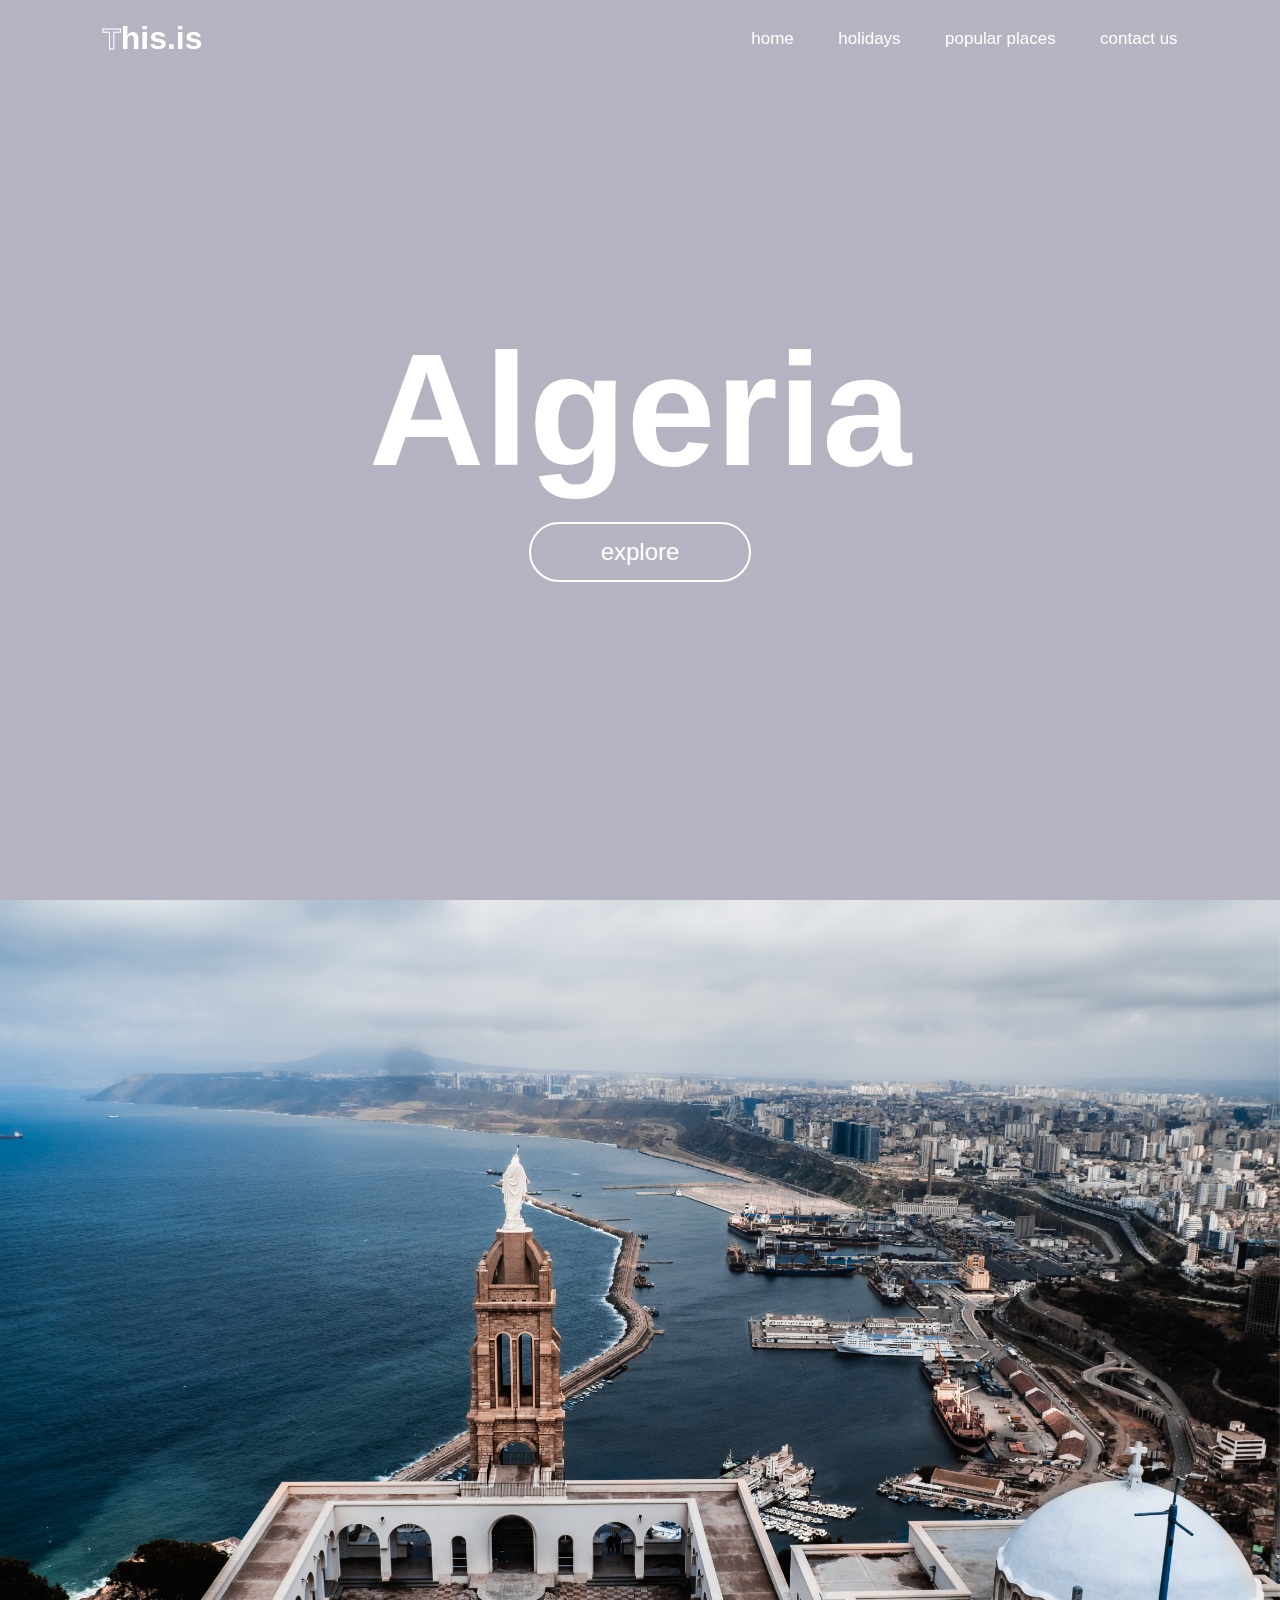
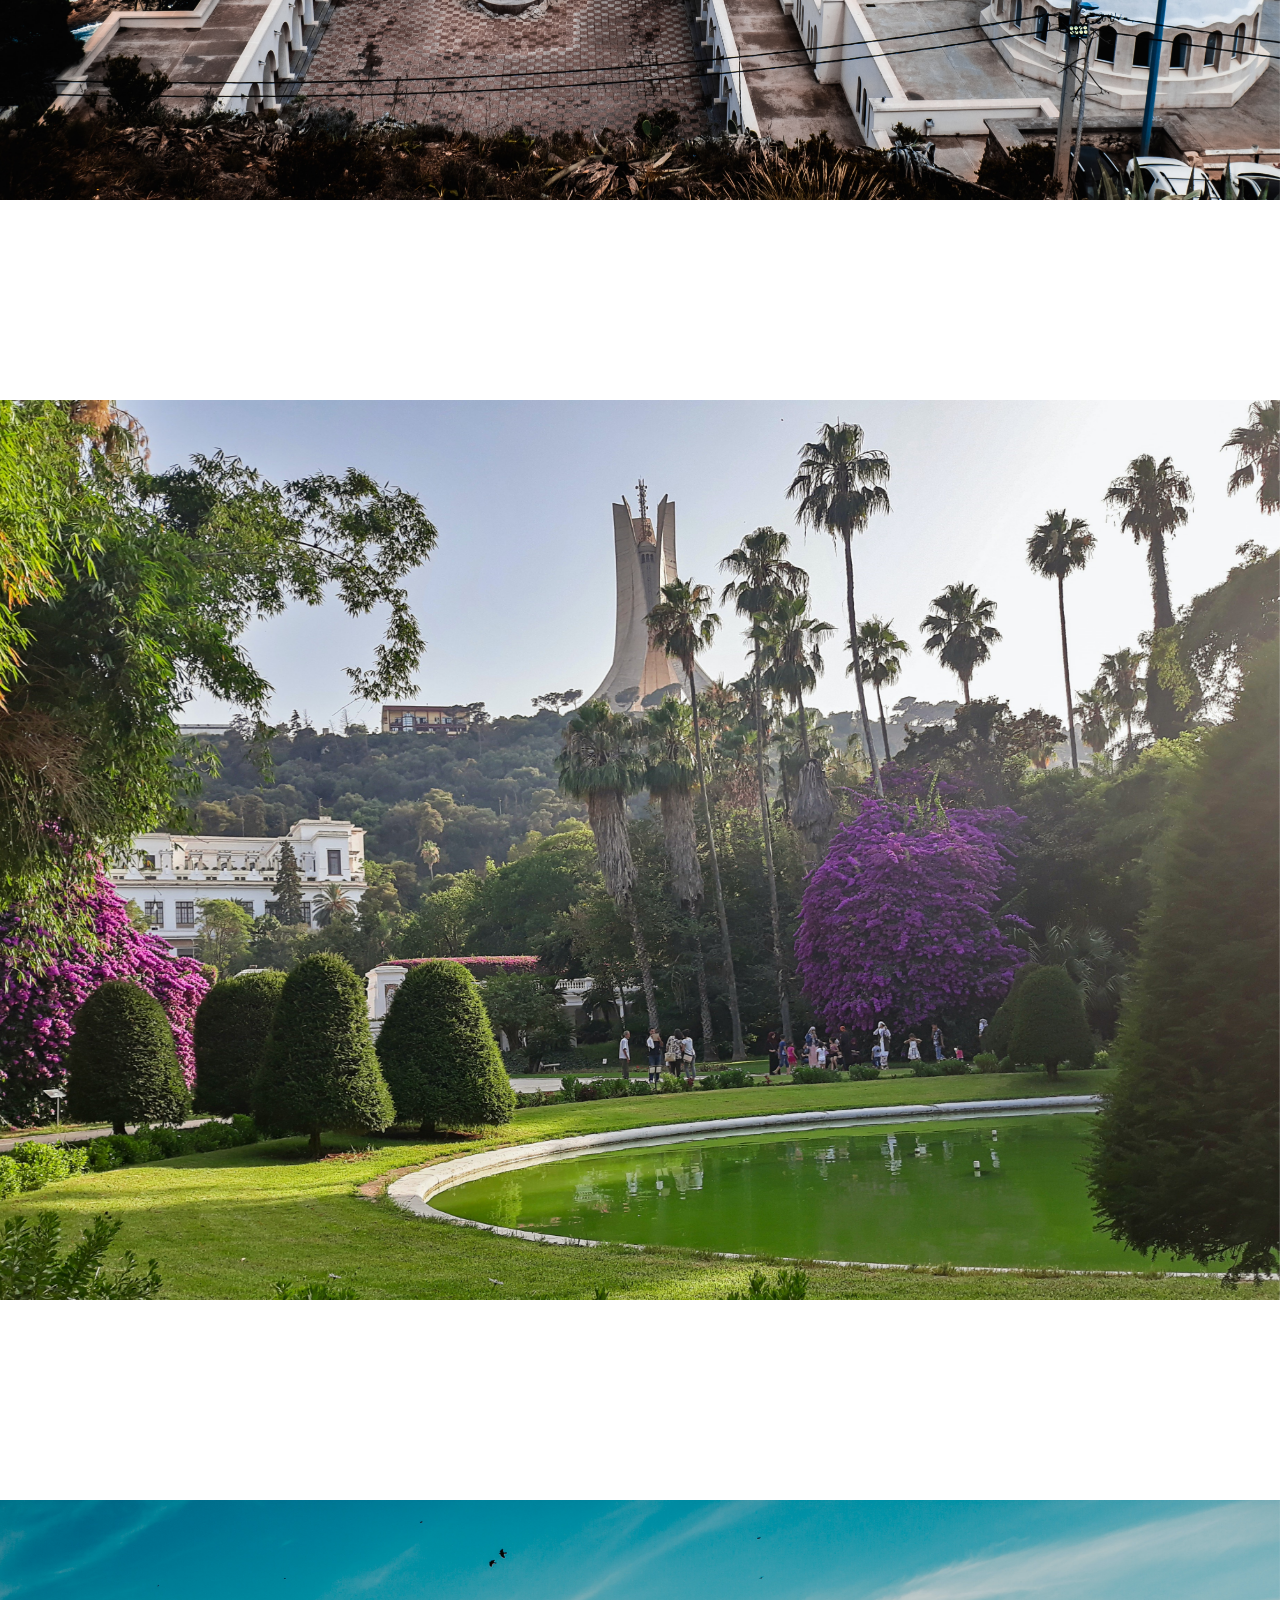
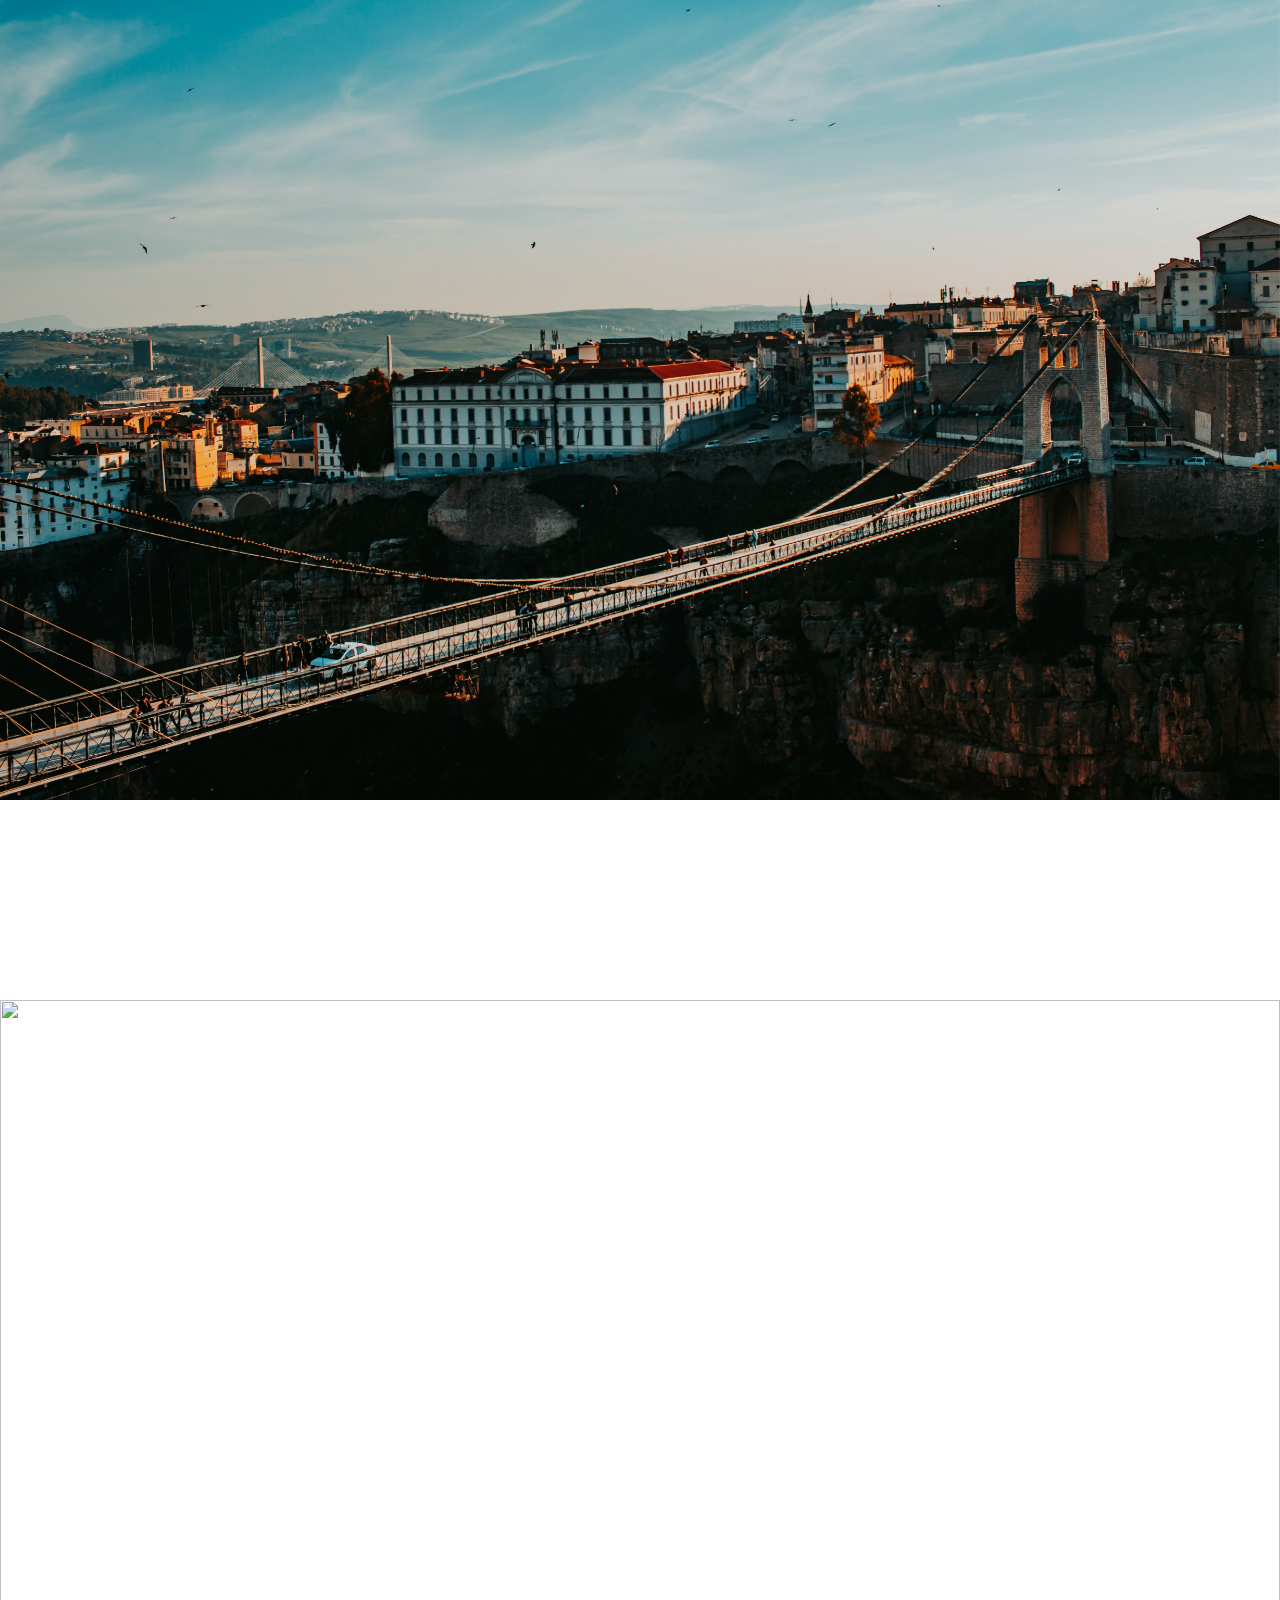
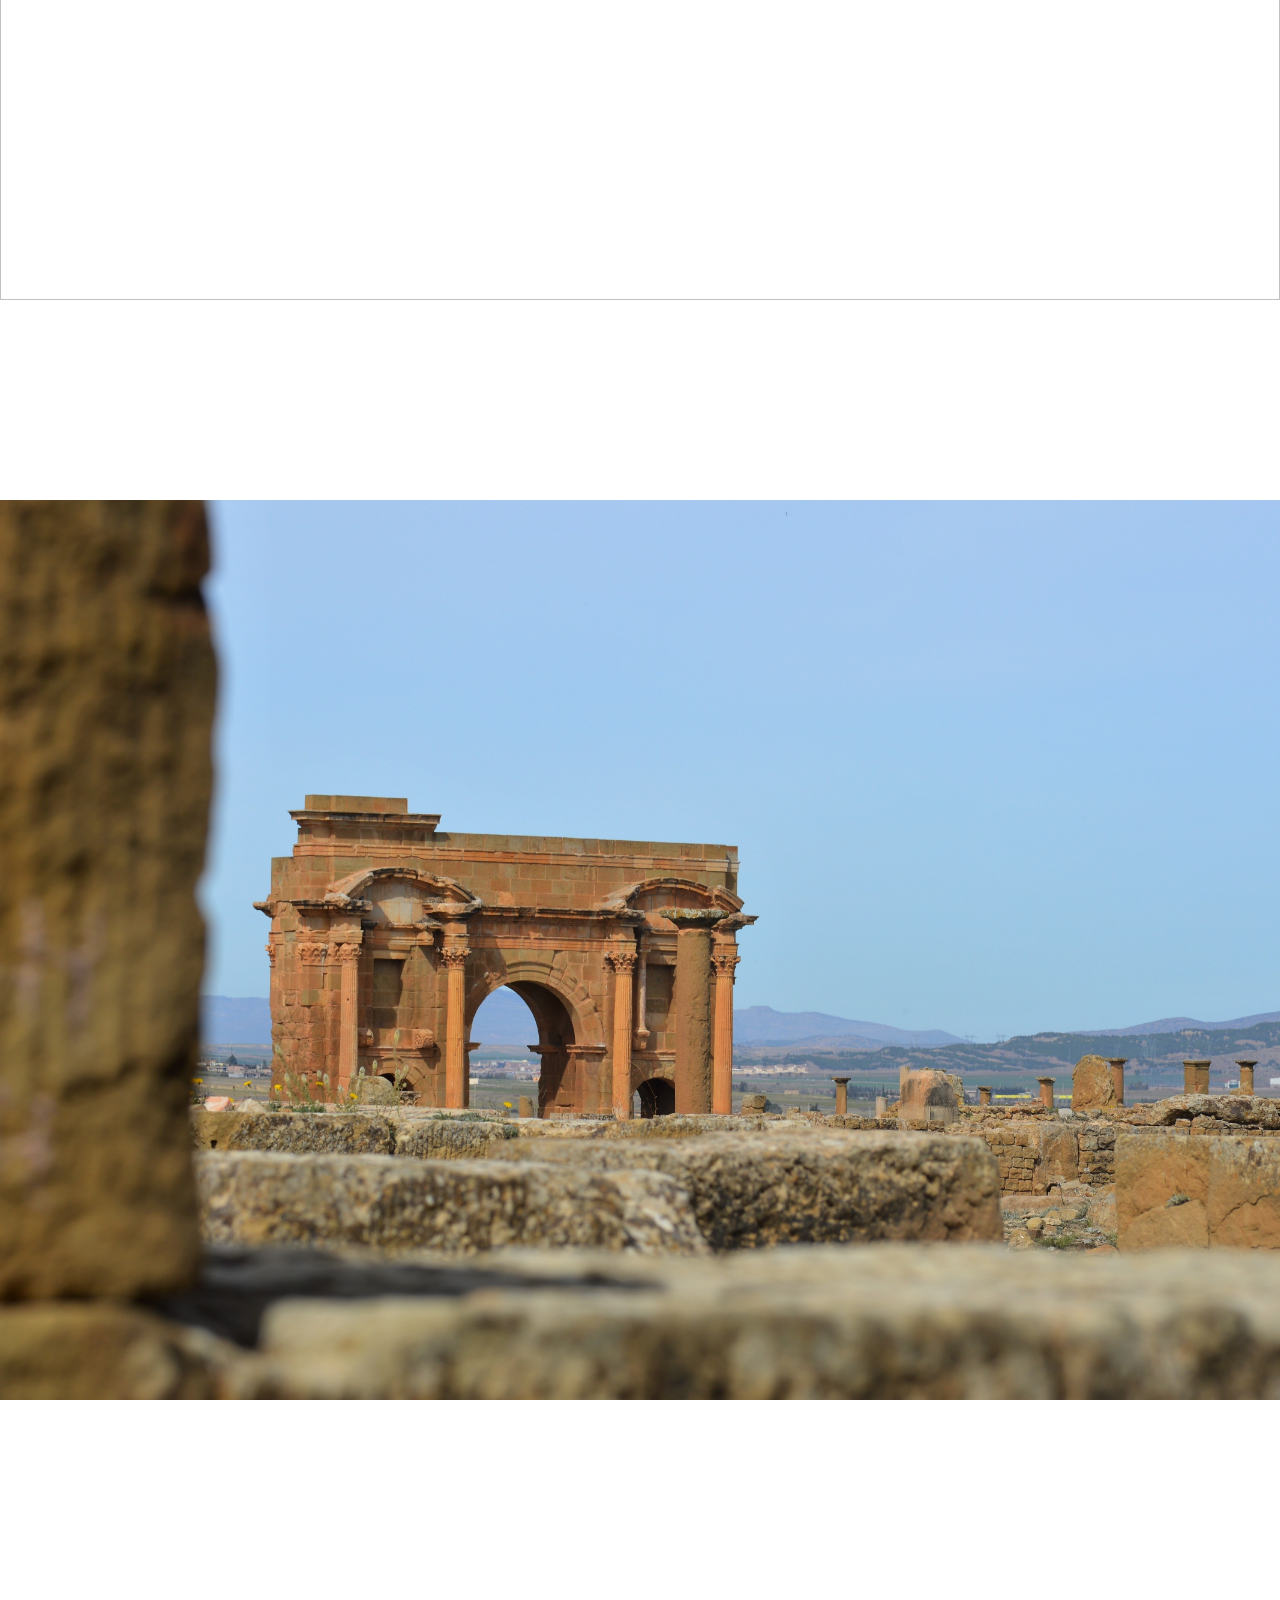
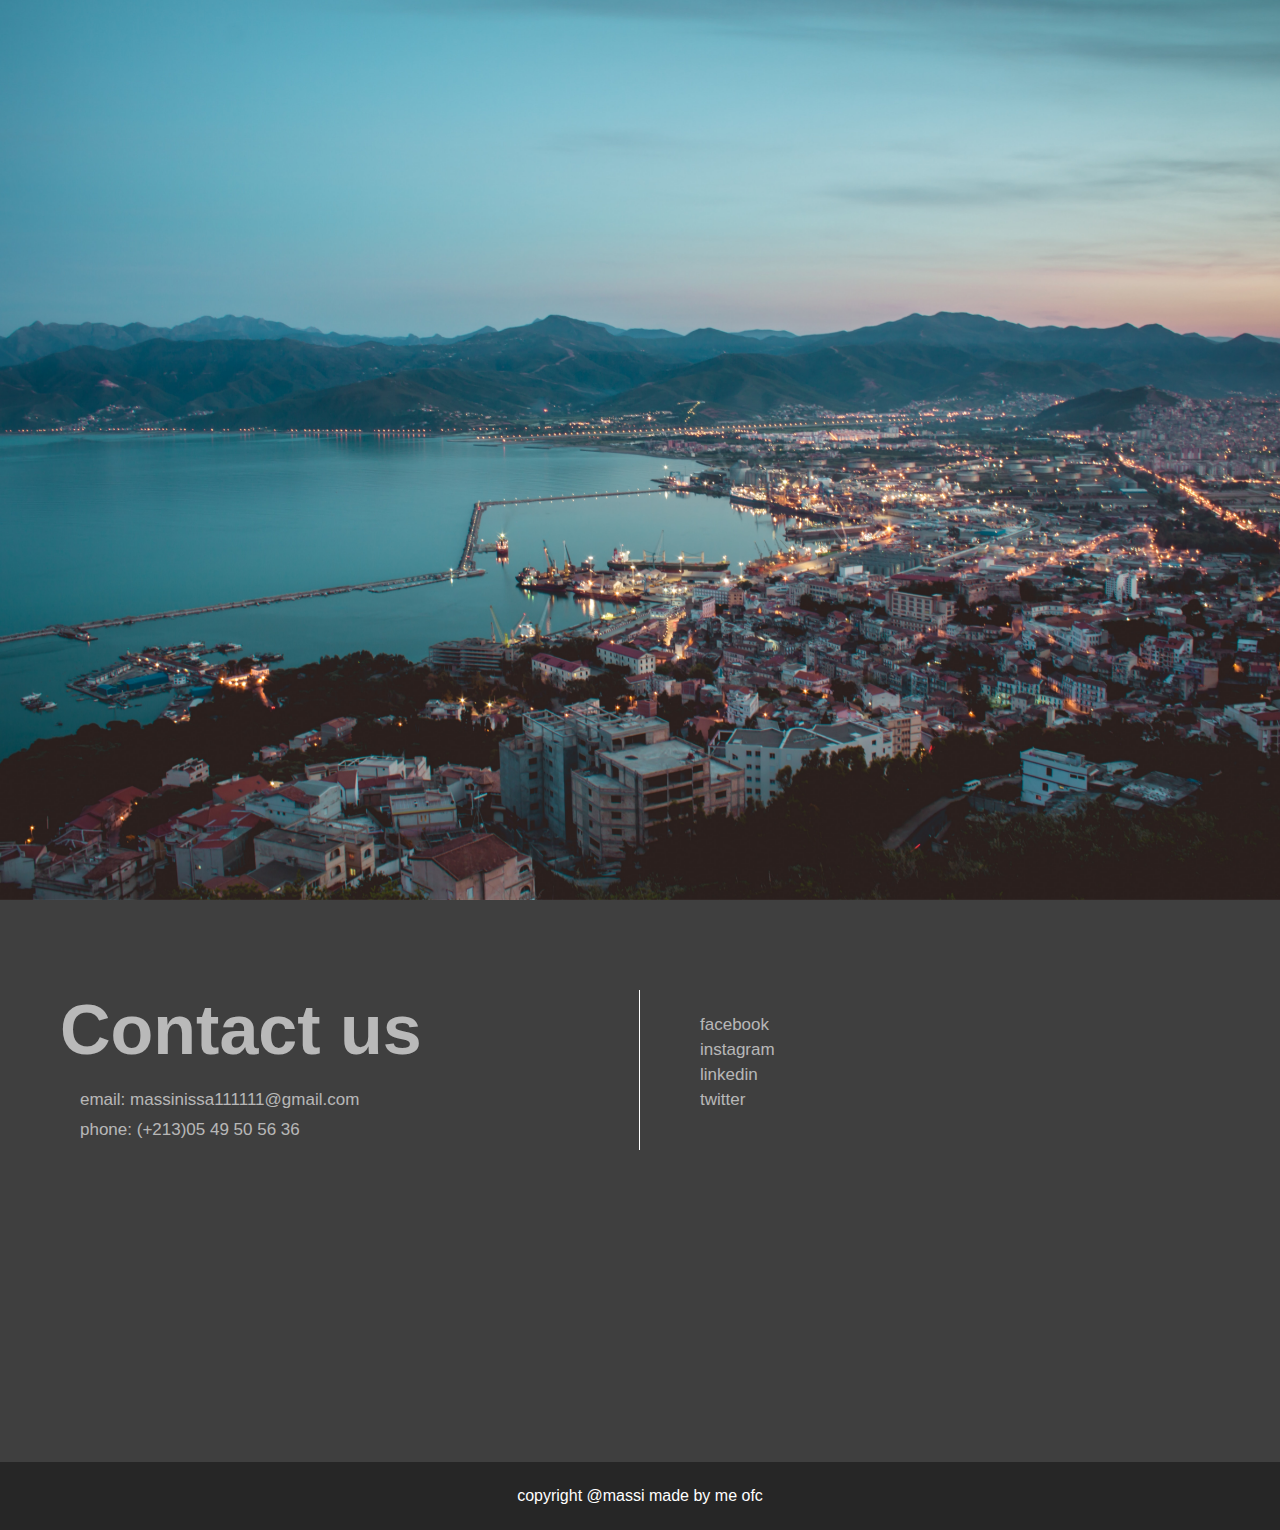
==== index.html @ d3e00198 "first commit" ====
<!DOCTYPE html>
<html lang="en">
<head>
    <meta charset="UTF-8">
    <meta http-equiv="X-UA-Compatible" content="IE=edge">
    <meta name="viewport" content="width=device-width, initial-scale=1.0">
    <script src="https://kit.fontawesome.com/ab384d2798.js" crossorigin="anonymous"></script>
    <link rel="stylesheet" href="style.css">
    <title>travel</title>
</head>
<body>
    <div class="container" id="home">
        <video autoplay loop muted plays-inline class="back-video">
            <source src="images/background2.mp4" type="video/mp4">
        </video>
        <nav>
            <h1 class="logo"><span>T</span>his.is</h1>
            <ul>
                <li><a href="#home">home</a></li>
                <li><a href="#">holidays</a></li>
                <li><a href="popular places\popular-places.html">popular places</a></li>
                <li><a href="#contact">contact us</a></li>
            </ul>
        </nav>
        <div class="content">
            <h1>Algeria</h1>
            <a href="#explore">explore</a>
        </div>   
    </div>
    <div >
        <div class="card" id="explore">
            <img src="images/islam-fersaoui-ZBSMnivFVrY-unsplash.jpg">
            <div class="card-content">
                <div>
                    <h1>Oran</h1>
                    <p>Oran is a vibrant coastal city in Algeria that offers visitors a mix of North African and Mediterranean cultures. Known for its lively music scene, stunning architecture, and delicious cuisine, Oran is a must-visit destination for travelers looking to explore the best of Algeria.One of the main attractions in Oran is the Santa Cruz Fortress, a historic citadel that offers sweeping views of the city and the Mediterranean Sea. Another must-see site is the Great Mosque of Oran, a beautiful example of Islamic architecture that dates back to the 18th century.Overall, Oran is a vibrant and welcoming destination that offers something for everyone, from history and culture to food and music. Whether you're interested in exploring the city's rich heritage or simply relaxing on its beautiful beaches, Oran is a destination that should not be missed.</p>
                </div>
            </div>
        </div>
        <div class="card">
            <img src="images/nasro-azaizia-wQdI8pEVYP4-unsplash.jpg">
            <div class="card-content">
                <div>
                    <h1>algiers</h1>
                    <p>Algiers is the capital and largest city of Algeria, situated on the Mediterranean coast. With a rich and diverse history spanning over 2,000 years, Algiers boasts a vibrant mix of Arabic, French, and Berber cultures. Visitors can explore the narrow streets of the Casbah, a UNESCO World Heritage Site filled with mosques, palaces, and traditional markets. The city is also home to a number of museums and galleries, showcasing the art, history, and culture of Algeria. With its sunny beaches, bustling cafes, and lively nightlife, Algiers offers something for everyone. Whether you're interested in history, culture, or just soaking up the Mediterranean sun, Algiers is a must-visit destination in Algeria.</p>
                </div>
            </div>
        </div>
        <div class="card">
            <img src="images/zenad-nabil-fvqCkzsWv-4-unsplash.jpg">
            <div class="card-content">
                <div>
                    <h1>constantine</h1>
                    <p>Constantine is a city in northeastern Algeria, known as the "City of Bridges" due to the many bridges spanning the Rhumel River that flows through the city. With its stunning natural beauty, rich history, and cultural heritage, Constantine is a popular destination for visitors to Algeria. The city is home to a number of historical landmarks, including the iconic Sidi M'Cid Bridge and the impressive Palace of Ahmed Bey. Visitors can also explore the old town, with its traditional markets and winding streets, or take a cable car ride for stunning views of the city and surrounding countryside. With its vibrant mix of Berber, Arabic, and French cultures, Constantine offers a unique and unforgettable experience for all who visit.</p>
                </div>
            </div>
        </div>
        <div class="card">
            <img src="images/azzedine-rouichi-ew3b71ZwSSA-unsplash.jpg">
            <div class="card-content">
                <div>
                    <h1>tamanrasset</h1>
                    <p>Tamanrasset is a remote and rugged city located in the southern part of Algeria, known as the "Gateway to the Sahara". With its stunning desert landscapes, vibrant markets, and rich cultural heritage, Tamanrasset is a unique and fascinating destination for visitors. The city is home to a number of historical sites, including the famous Ghardaia Mosque and the ancient Ksar of Tamentit. Visitors can also explore the vibrant local markets, where they can find traditional crafts, jewelry, and spices. Tamanrasset is also a popular starting point for desert expeditions and camel treks, allowing visitors to experience the breathtaking beauty of the Sahara firsthand. With its unique mix of Berber, Tuareg, and Arabic cultures, Tamanrasset is a must-visit destination for anyone seeking an unforgettable adventure in Algeria.</p>
                </div>
            </div>
        </div>
        <div class="card">
            <img src="images/jamil-kabar-m1HBvp3Cl-E-unsplash.jpg">
            <div class="card-content">
                <div>
                    <h1>batna</h1>
                    <p>Batna is a historic city in northeastern Algeria, known for its fascinating mix of Roman, Berber, and Arabic cultures. The city is surrounded by stunning natural beauty, including the Atlas Mountains and the famous Tassili N'Ajjer National Park. Visitors to Batna can explore the city's rich history by visiting the Timgad archaeological site, a UNESCO World Heritage Site that contains the ruins of an ancient Roman city. The city is also home to a number of museums and galleries, showcasing the art and history of Algeria. With its bustling markets, lively cafes, and friendly locals, Batna offers a warm and welcoming atmosphere to all who visit. Whether you're interested in history, culture, or nature, Batna is a must-visit destination in Algeria.</p>
                </div>
            </div>
        </div>
        <div class="card">
            <img src="images/walid-amghar-8Bw3FnqPmp8-unsplash.jpg">
            <div class="card-content">
                <div>
                    <h1>Béjaïa</h1>
                    <p>Béjaïa is a vibrant coastal city located in northern Algeria, known for its stunning natural beauty, rich cultural heritage, and bustling port. Visitors to Béjaïa can explore the city's history by visiting the Kasbah, a fortified citadel that dates back to the 11th century, or the Roman ruins of Saldae. The city is also home to a number of museums and galleries, showcasing the art, history, and culture of Algeria. With its sunny beaches, crystal-clear waters, and lively cafes and restaurants, Béjaïa offers a welcoming atmosphere to all who visit. The city is also a popular destination for outdoor enthusiasts, with hiking trails and water sports available for those looking to explore the stunning coastline and surrounding mountains. Whether you're interested in history, culture, or just relaxing by the sea, Béjaïa is a must-visit destination in Algeria.</p>
                </div>
            </div>
        </div>
    </div>
    <div class="footer" id="contact">
        <div class="contact">
            <div class="left">
                <h1>Contact us</h1>
                <p>email: massinissa111111@gmail.com</p>
                <p>phone: (+213)05 49 50 56 36</p>
            </div>
            <div class="right">
                <a href="#"><i class="fa-brands fa-square-facebook"></i> facebook</a></p>
                <p><a href="#"><i class="fa-brands fa-square-instagram"></i> instagram</a></p>
                <p><a href="#"><i class="fa-brands fa-linkedin"></i> linkedin</a></p>
                <p><a href="#"><i class="fa-brands fa-square-twitter"></i> twitter</a></p>
            </div>
        </div>
        <div class="copyright">copyright @massi made by me ofc</div> 
    </div>
</body>
</html>
---- style.css ----
* {
  margin: 0;
  padding: 0;
  box-sizing: border-box;
  font-family: "Poppins", sans-serif;
}
html {
  scroll-behavior: smooth;
}
body {
  overflow-x: hidden;
}
::-webkit-scrollbar {
  width: 15px;
}
::-webkit-scrollbar-track {
  background: white;
}
::-webkit-scrollbar-thumb {
  background: #888;
}

.container {
  background: linear-gradient(rgba(12, 3, 51, 0.3), rgba(12, 3, 51, 0.3));
  height: 100vh;
  width: 100%;
  display: flex;
  align-items: center;
  justify-content: center;
  position: relative;
  padding: 0 5%;
}
nav {
  display: flex;
  justify-content: space-between;
  width: 100%;
  position: fixed;
  left: 0;
  top: 0;
  padding: 20px 8%;
  align-items: center;
  z-index: 4;
}
.logo {
  width: 80px;
  color: #fff;
  cursor: default;
}
.logo span {
  font-size: 30px;
  -webkit-text-stroke: 1px #fff;
  color: transparent;
}
nav ul li {
  list-style: none;
  display: inline-block;
  margin-left: 40px;
}
nav ul li a {
  text-decoration: none;
  color: #fff;
  font-size: 17px;
}
.content {
  text-align: center;
}
.content h1 {
  font-size: 160px;
  color: #fff;
  font-weight: 600;
  transition: 0.5s;
}
.content h1:hover {
  -webkit-text-stroke: 2px #fff;
  color: transparent;
  cursor: default;
}
.content a {
  text-decoration: none;
  color: #fff;
  display: inline-block;
  font-size: 24px;
  border: 2px solid #fff;
  padding: 14px 70px;
  margin-top: 20px;
  border-radius: 50px;
}
.back-video {
  position: absolute;
  bottom: 0;
  right: 0;
  object-fit: cover;
  height: 100%;
  width: 100%;
  z-index: -1;
}
.card {
  height: 100vh;
  width: 100vw;
  display: flex;
  align-items: center;
  justify-content: center;
  flex-direction: column;
  position: sticky;
  top: 0;
  color: #fff;
}
.card:not(:last-child) {
  margin-bottom: 200px;
}
.card img {
  position: absolute;
  height: 100%;
  width: 100%;
  object-fit: cover;
  top: 0;
  left: 0;
  z-index: 1;
}
.card-content {
  position: absolute;
  height: 100%;
  width: 0;
  top: 0;
  left: 0;
  z-index: 2;
  display: flex;
  align-items: center;
  transition: 0.5s;
  background: linear-gradient(to right, #000000a1 10%, transparent 70%);
  overflow: hidden;
}
.card-content div {
  height: 400px;
  width: 550px;
  padding-left: 45px;
  overflow: hidden;
}
.card-content h1 {
  font-size: 70px;
  margin-bottom: 20px;
  color: #ffffffa2;
  font-weight: 700;
}
.card-content div p {
  font-size: 17px;
}
.card:hover .card-content {
  width: 100%;
}
/* footer */
.footer {
  width: 100%;
  height: 70vh;
  background: #3f3f3f;
  padding-top: 50px;
  color: #fff;
  position: relative;
}
.footer .contact {
  padding-left: 60px;
  padding-right: 60px;
  padding-top: 40px;
  color: #ffffffa2;
  display: flex;
}
.footer h1 {
  font-size: 70px;
  margin-bottom: 20px;
  font-weight: 700;
}
.footer p {
  font-size: 400;
}
.copyright {
  width: 100%;
  text-align: center;
  padding: 25px 0;
  background: #262626;
  font-weight: 300;
  position: absolute;
  bottom: 0;
}
.contact .left {
  border-right: 1px solid #fff;
  flex-basis: 50%;
}
.contact .left p {
  padding-bottom: 10px;
  font-weight: 500;
  font-size: 17px;
  margin-left: 20px;
}
.contact .right {
  flex-basis: 50%;
  padding-left: 60px;
  padding-top: 25px;
  padding-bottom: 25px;
}
.contact .right p {
  padding-bottom: 5px;
}
.contact .right a {
  text-decoration: none;
  color: #ffffffa2;
  font-size: 17px;
  transition: 0.3s;
}
.contact .right a:hover {
  color: #fff;
  transform: scale(1.1);
  padding: 15px;
  cursor: pointer;
}
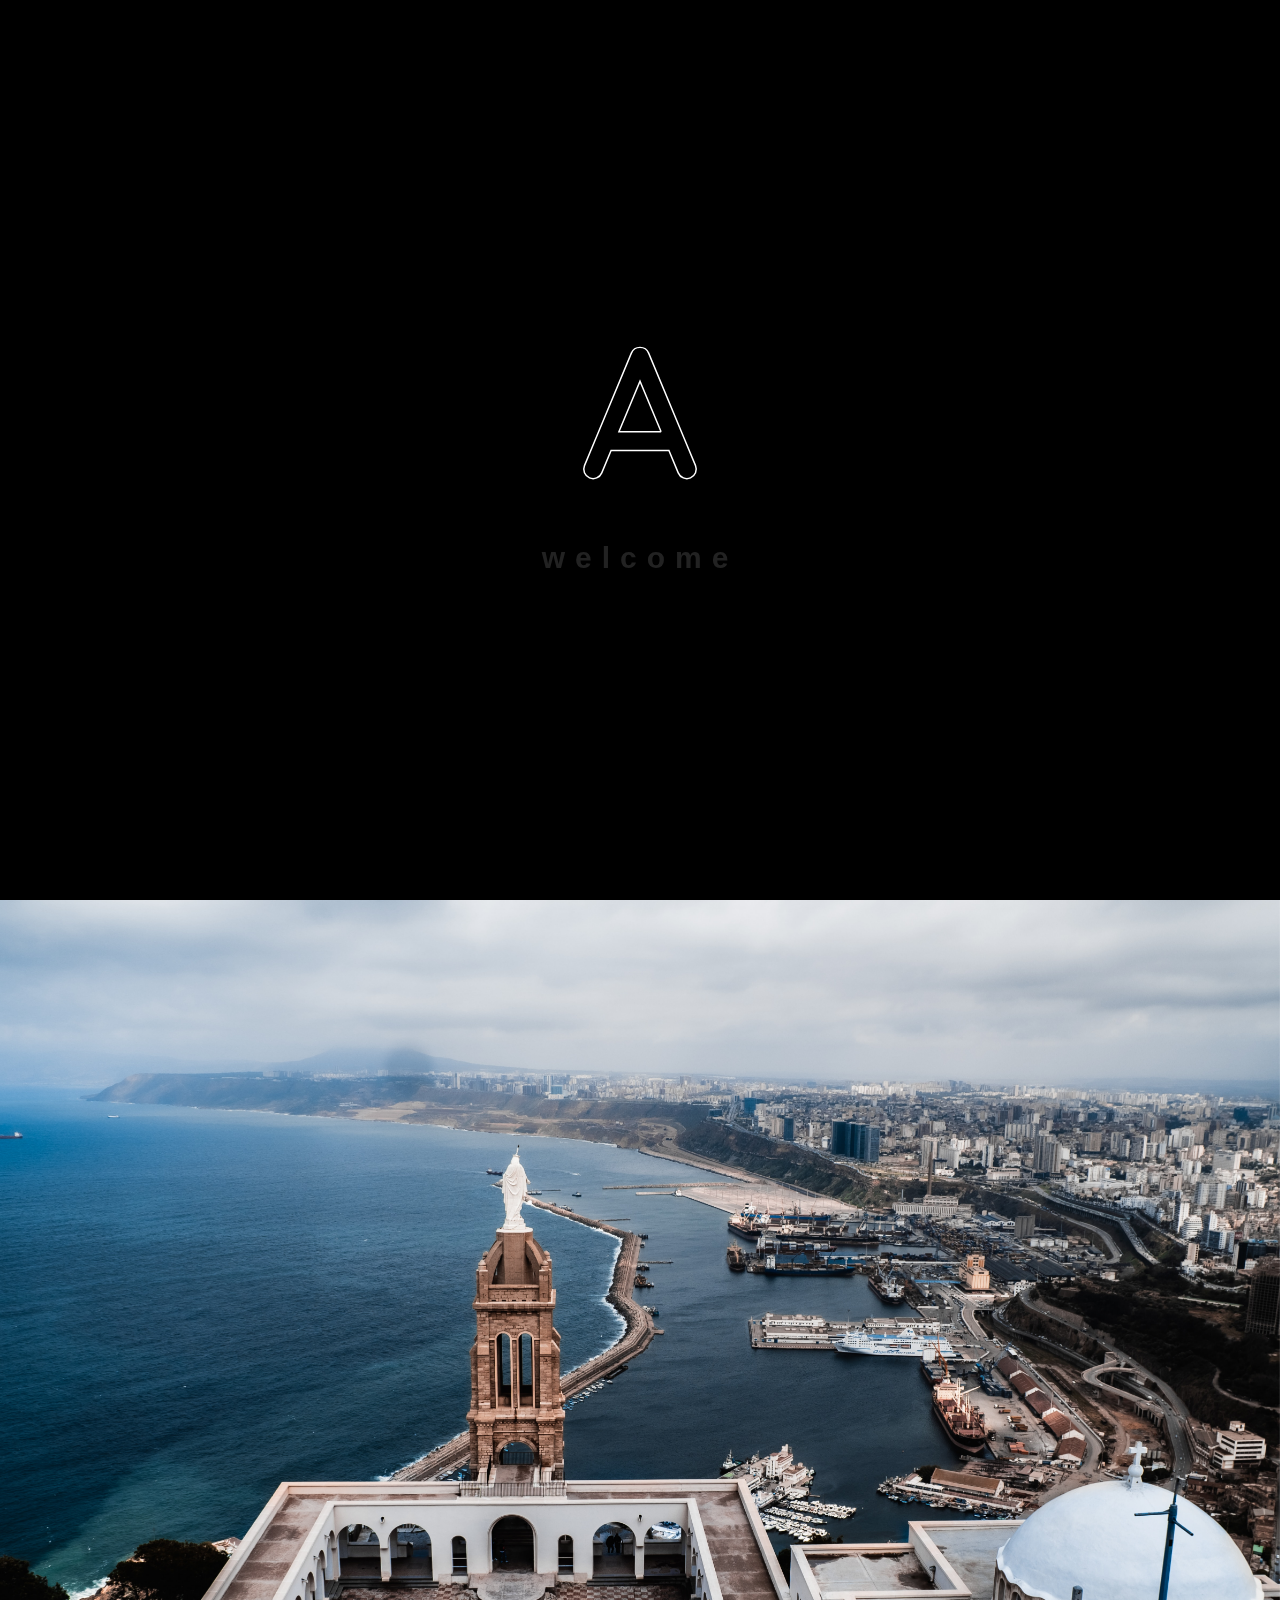
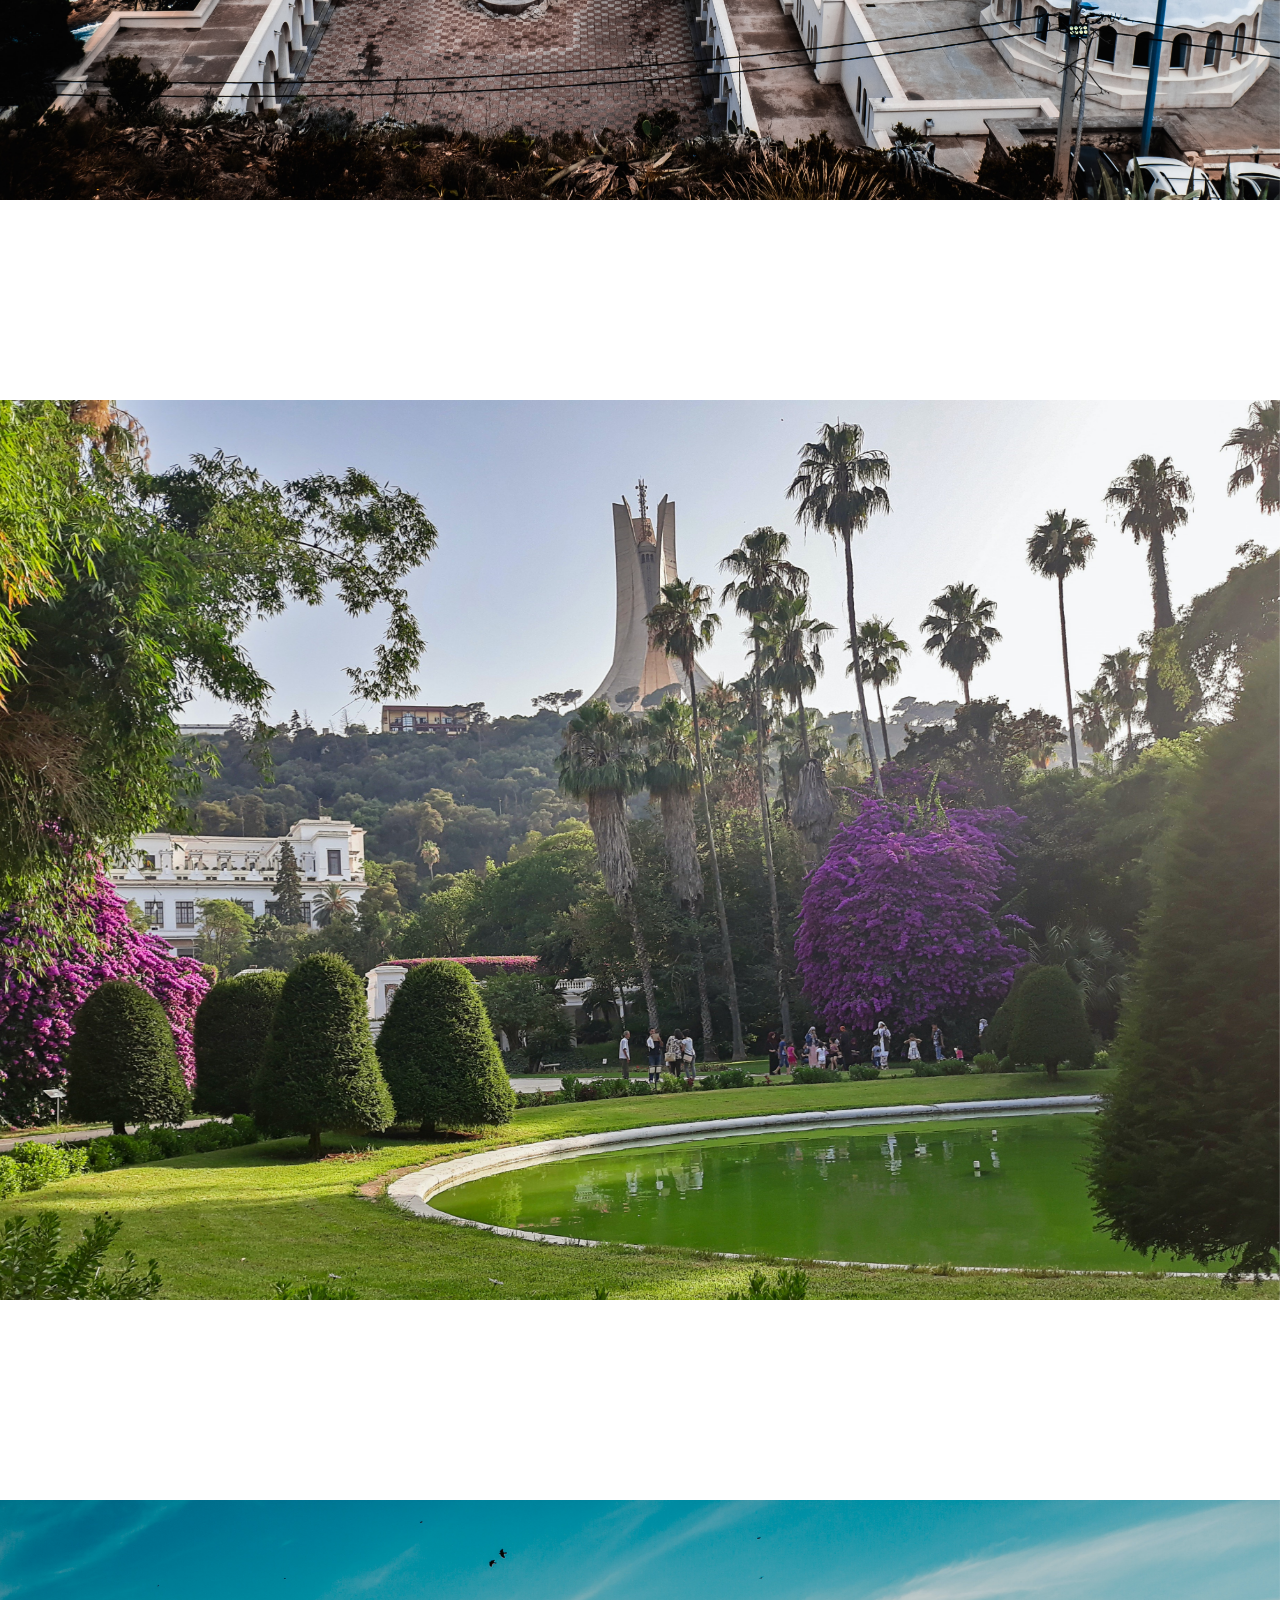
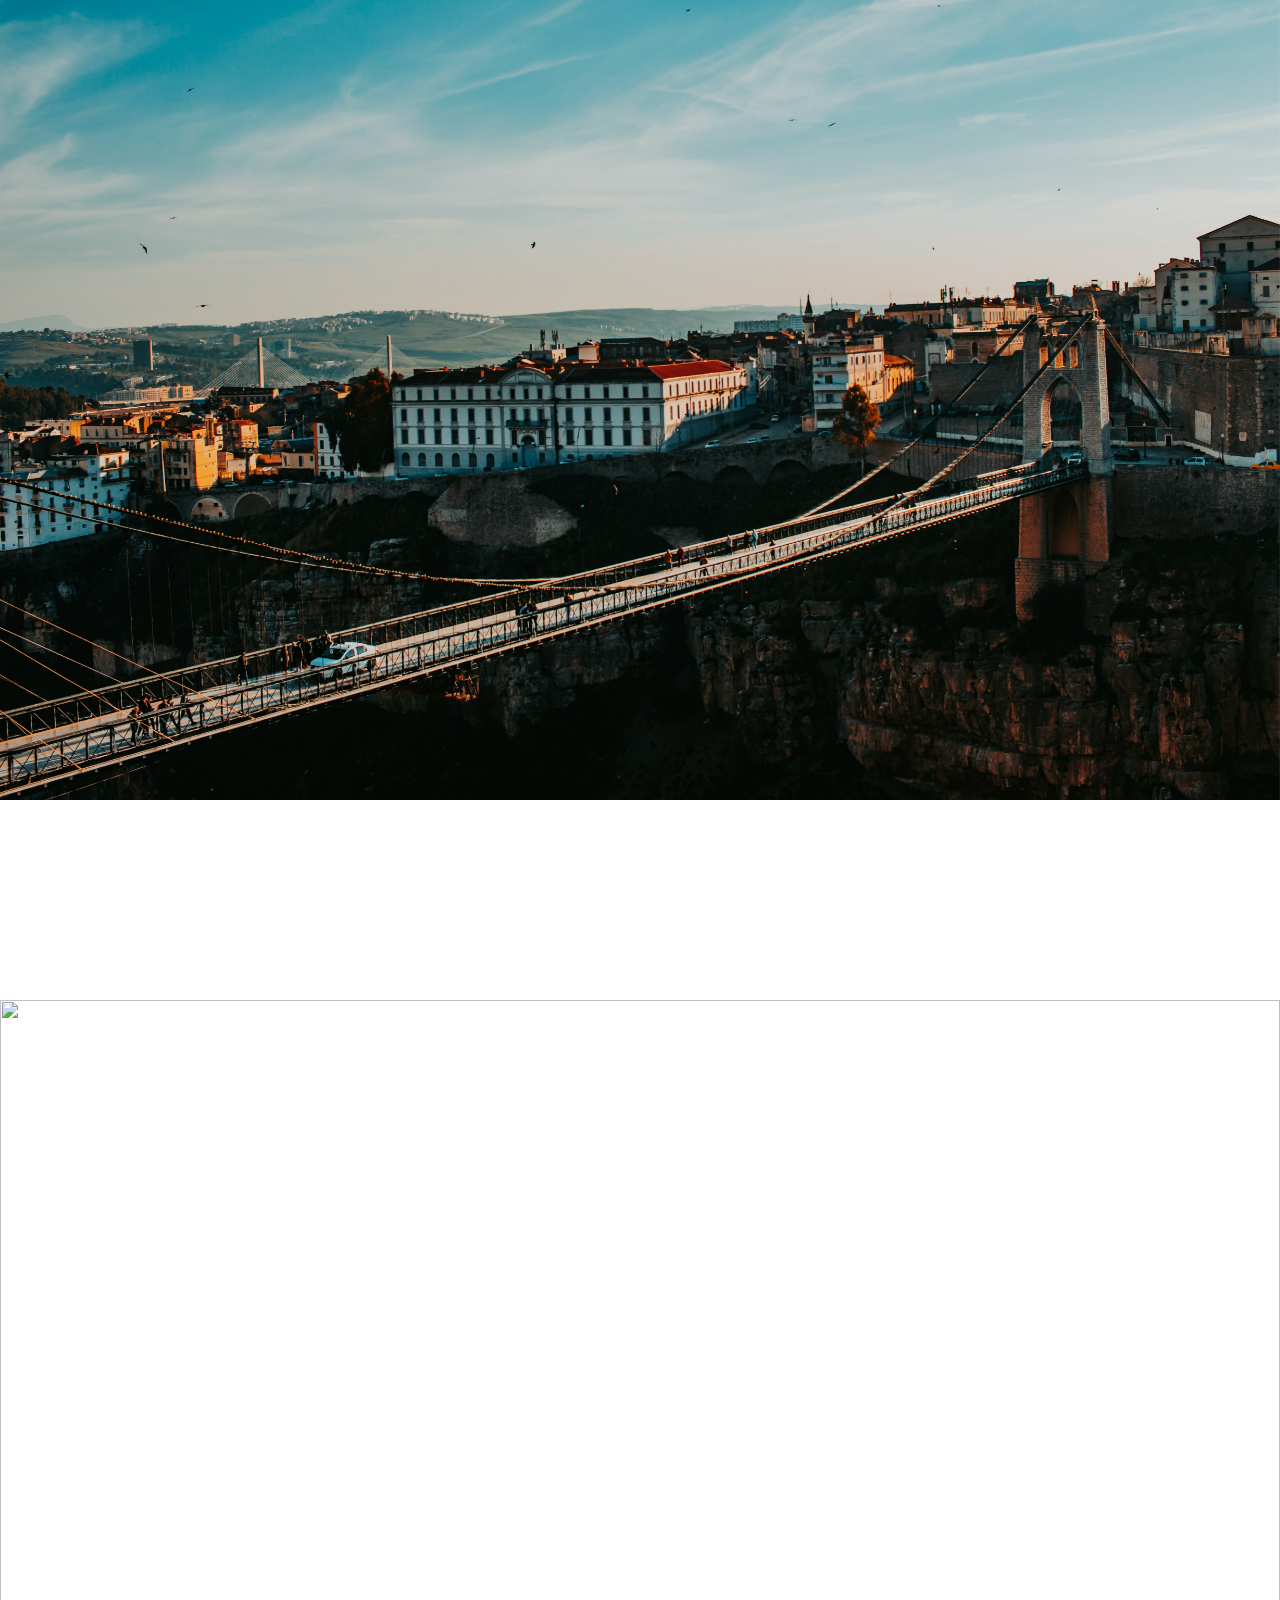
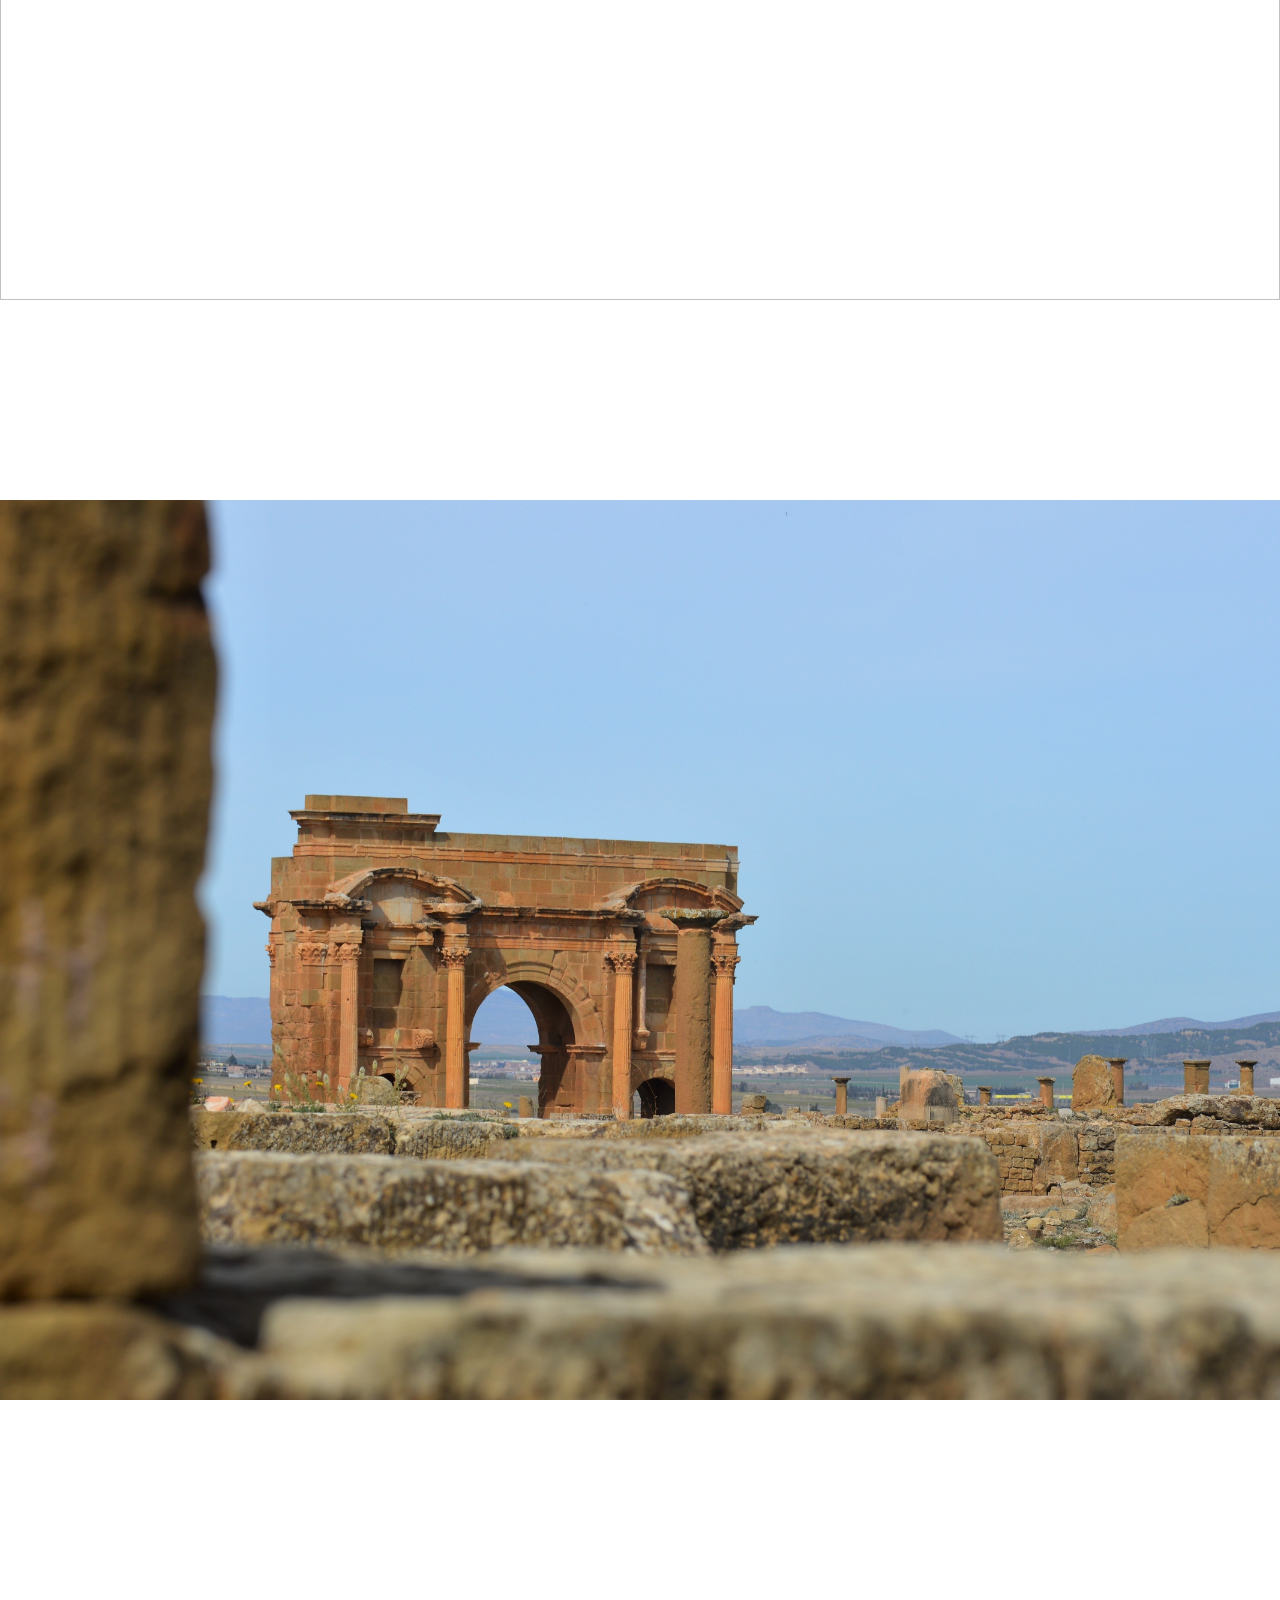
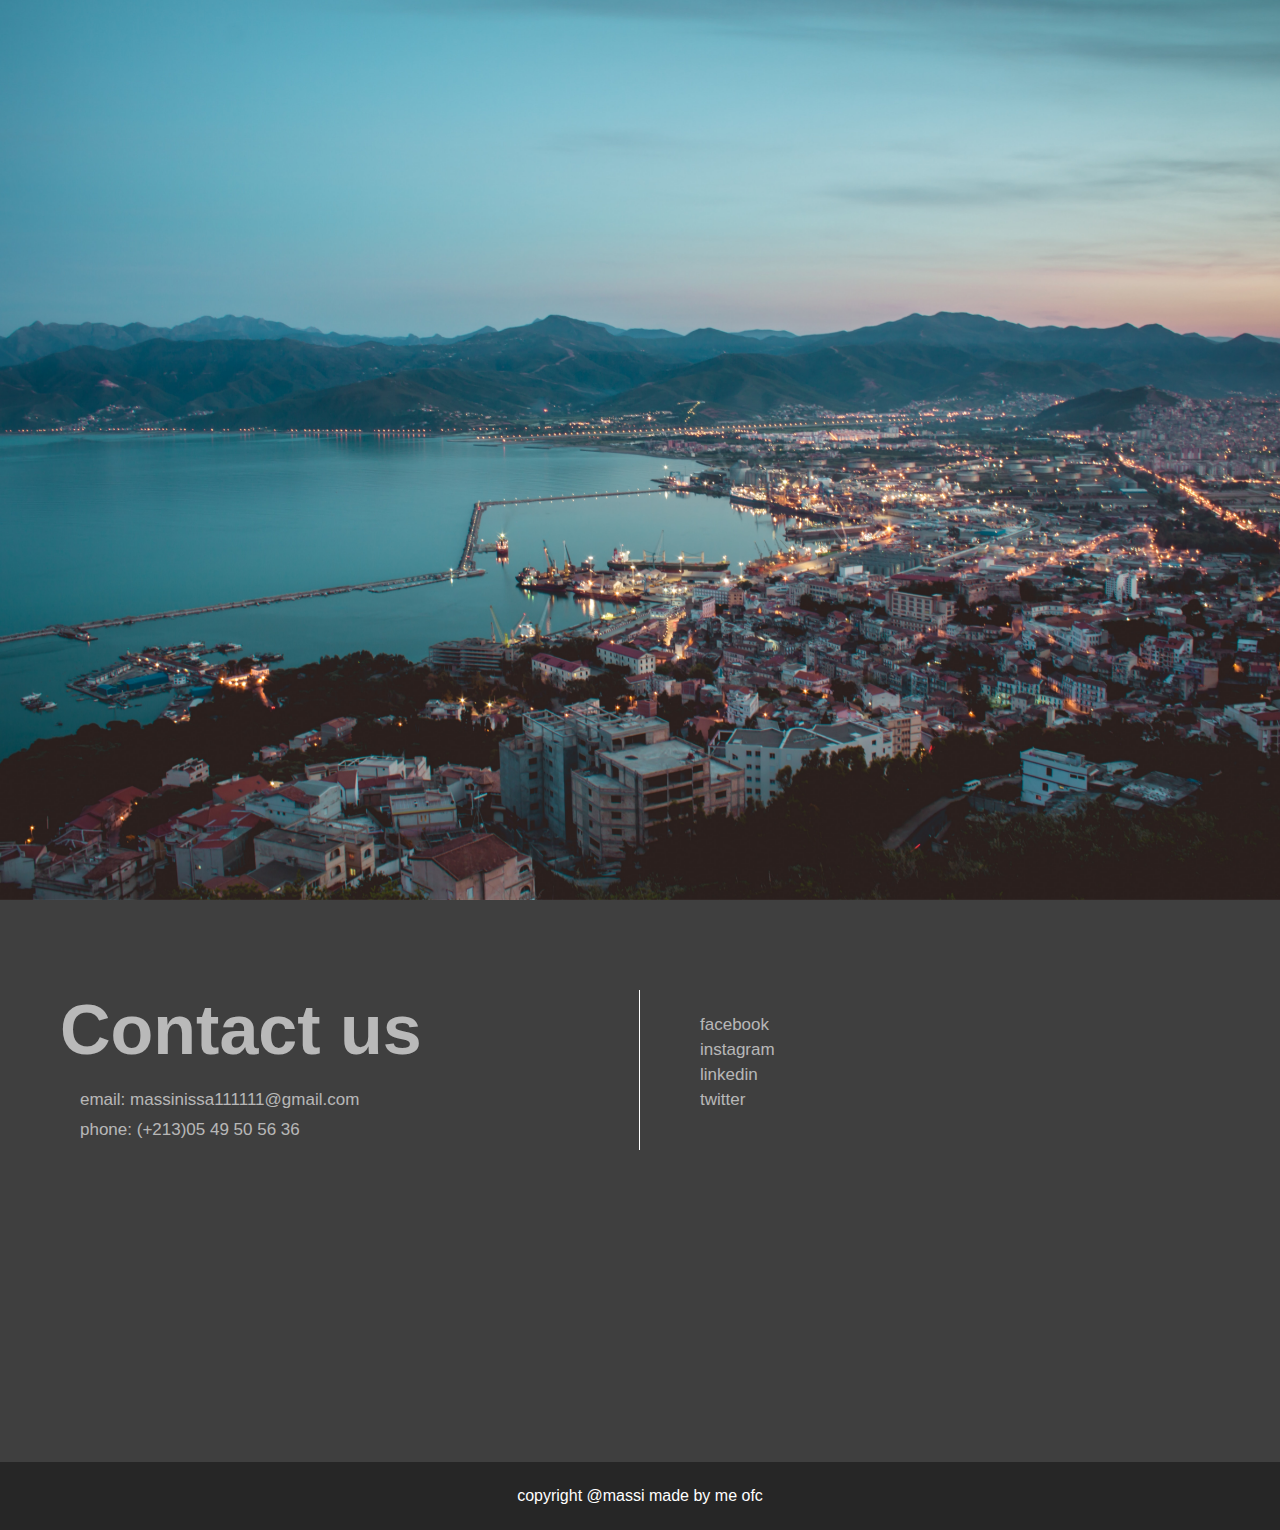
==== commit 92431f18: "loading page added" ====
--- a/index.html
+++ b/index.html
@@ -9,9 +9,15 @@
     <title>travel</title>
 </head>
 <body>
+    <div class="loading-page">
+        <svg id="svg" xmlns="http://www.w3.org/2000/svg" viewBox="0 0 384 512">! Font Awesome Free 6.4.2 by @fontawesome - https://fontawesome.com License - https://fontawesome.com/license (Commercial License) Copyright 2023 Fonticons, Inc.<path d="M221.5 51.7C216.6 39.8 204.9 32 192 32s-24.6 7.8-29.5 19.7l-120 288-40 96c-6.8 16.3 .9 35 17.2 41.8s35-.9 41.8-17.2L93.3 384H290.7l31.8 76.3c6.8 16.3 25.5 24 41.8 17.2s24-25.5 17.2-41.8l-40-96-120-288zM264 320H120l72-172.8L264 320z"/></svg>
+        <div class="name-container">
+            <div class="logo-name">welcome</div>
+        </div>
+    </div>
     <div class="container" id="home">
         <video autoplay loop muted plays-inline class="back-video">
-            <source src="images/background2.mp4" type="video/mp4">
+            <source src="images/Background2.mp4" type="video/mp4">
         </video>
         <nav>
             <h1 class="logo"><span>T</span>his.is</h1>
@@ -99,5 +105,7 @@
         </div>
         <div class="copyright">copyright @massi made by me ofc</div> 
     </div>
+    <script src="https://cdnjs.cloudflare.com/ajax/libs/gsap/3.12.2/gsap.min.js"></script>
+    <script src="script.js"></script>
 </body>
 </html>--- a/style.css
+++ b/style.css
@@ -3,6 +3,63 @@
   padding: 0;
   box-sizing: border-box;
   font-family: "Poppins", sans-serif;
+}
+.loading-container {
+  position: fixed;
+  top: 0;
+  left: 0;
+  height: 100vh;
+  width: 100%;
+  background: #414141;
+  display: flex;
+  align-items: center;
+  justify-content: center;
+  z-index: 9999;
+  color: #646464;
+  font-size: 30px;
+  font-weight: bolder;
+}
+.loading-page {
+  position: fixed;
+  top: 0;
+  left: 0;
+  height: 100vh;
+  width: 100%;
+  background: #000;
+  z-index: 10000;
+  color: #646464;
+  font-size: 30px;
+  font-weight: bolder;
+  display: flex;
+  flex-direction: column;
+  gap: 20px;
+  align-items: center;
+  justify-content: center;
+}
+#svg {
+  width: 150px;
+  height: 150px;
+  stroke: #fff;
+  fill-opacity: 0;
+  stroke-width: 5px;
+  stroke-dasharray: 4500;
+  animation: draw 8s ease-in-out;
+}
+.logo-name {
+  font-size: 30px;
+  font-weight: 700;
+  color: #646464;
+  text-align: center;
+  margin-bottom: 20px;
+  letter-spacing: 10px;
+}
+@keyframes draw {
+  0% {
+    stroke-dashoffset: 4500;
+  }
+  100% {
+    stroke-dashoffset: 0;
+  }
 }
 html {
   scroll-behavior: smooth;
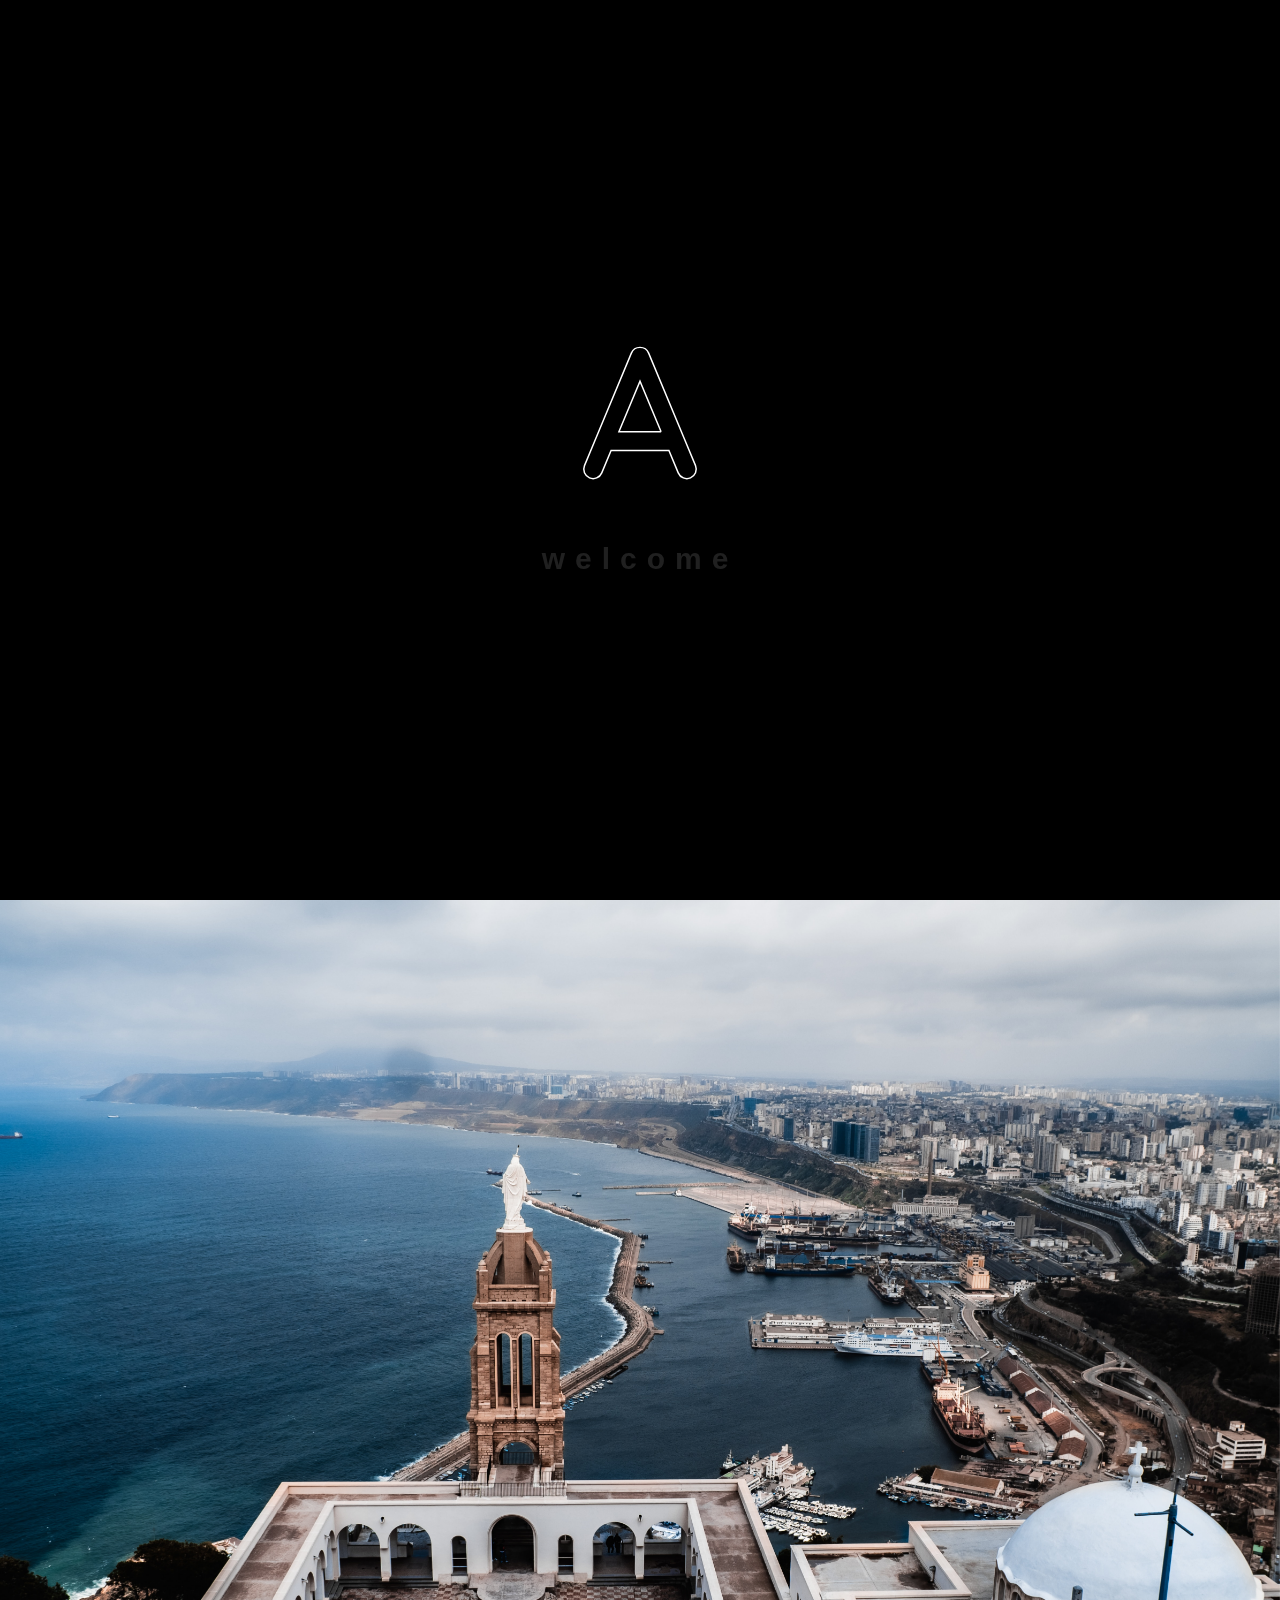
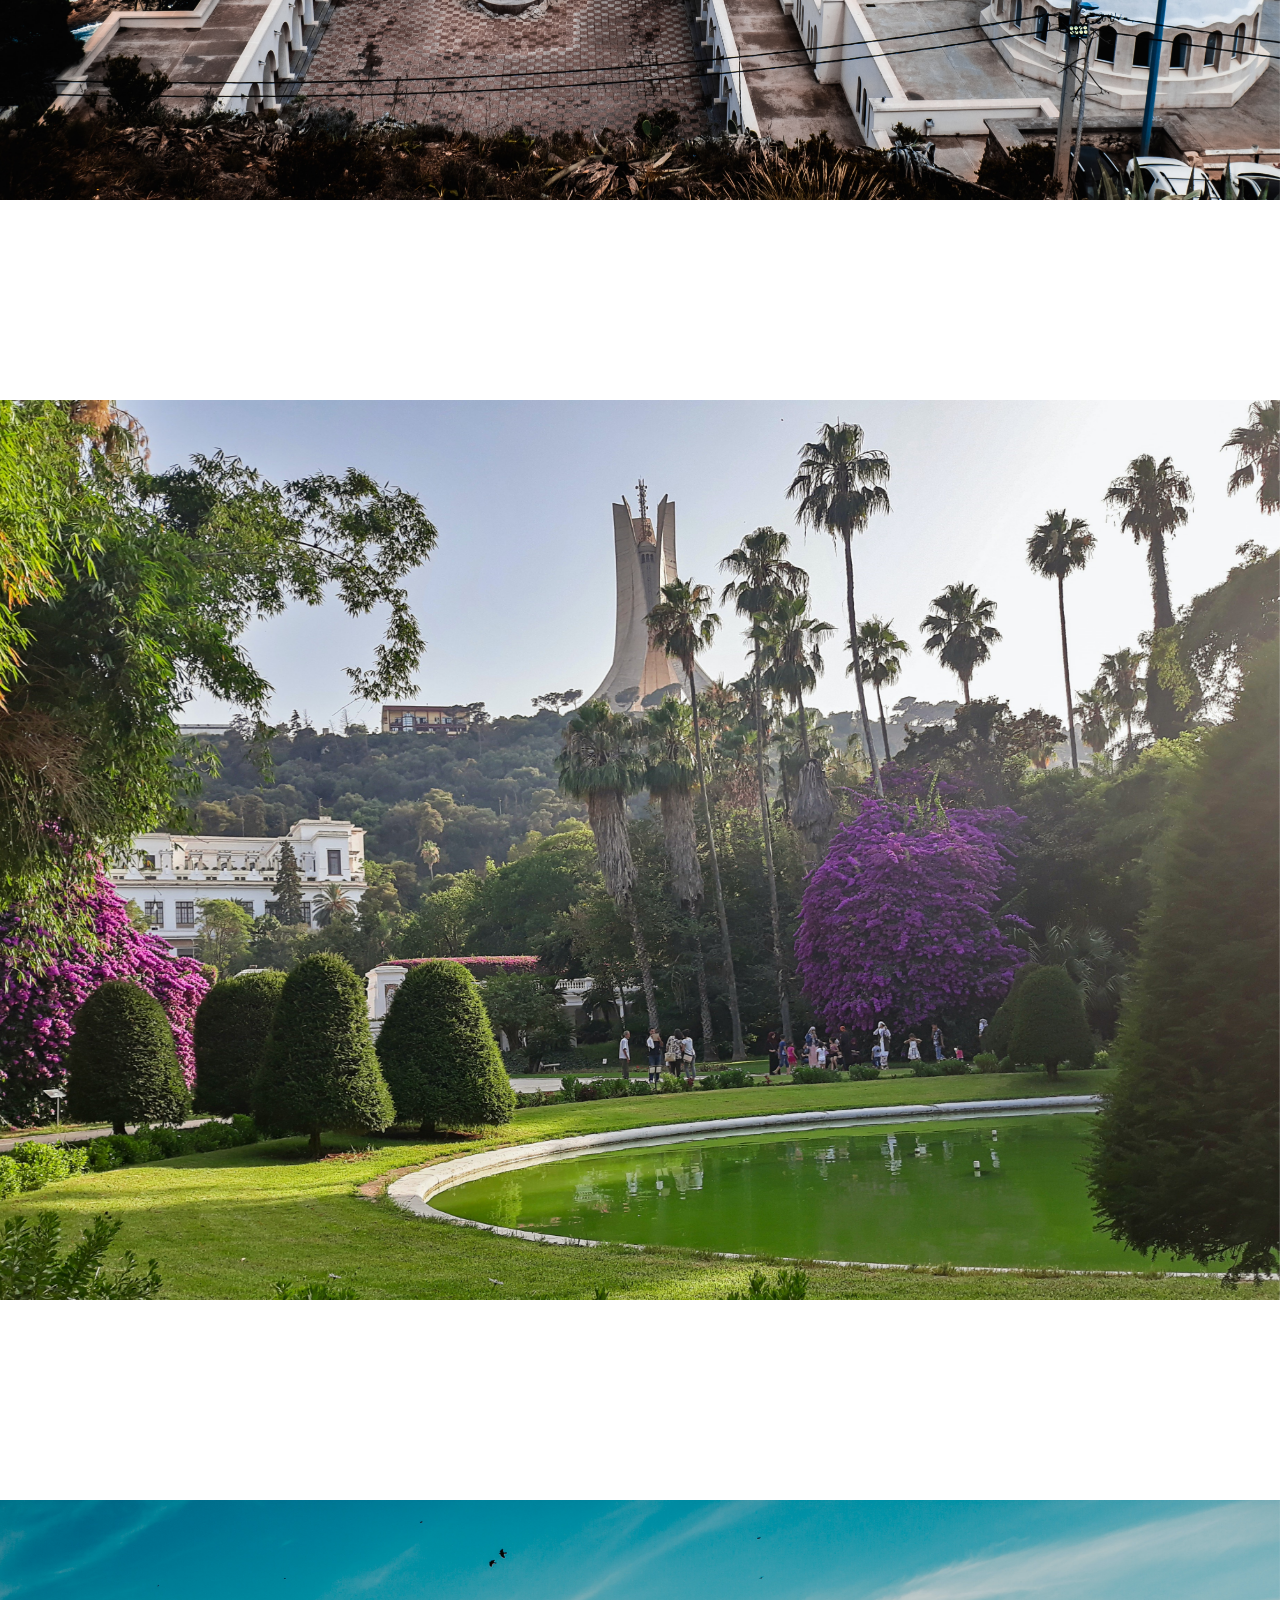
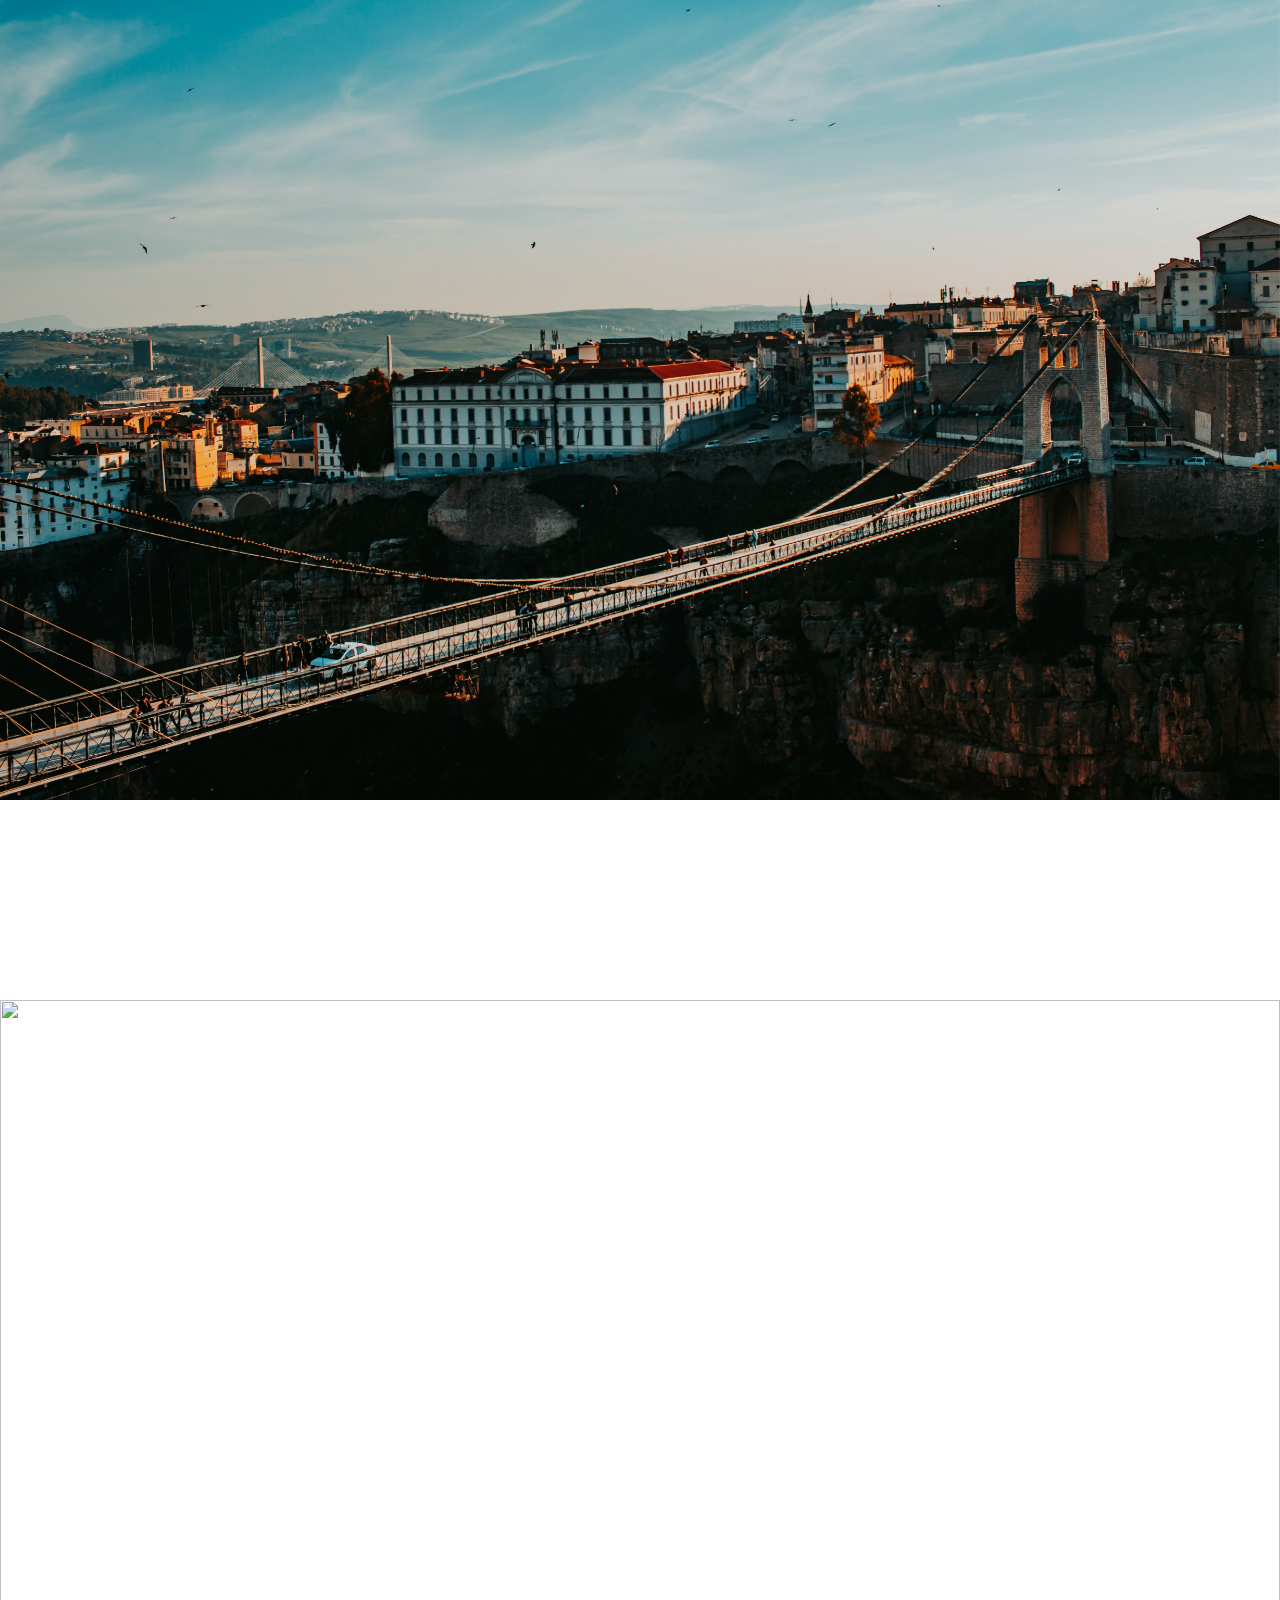
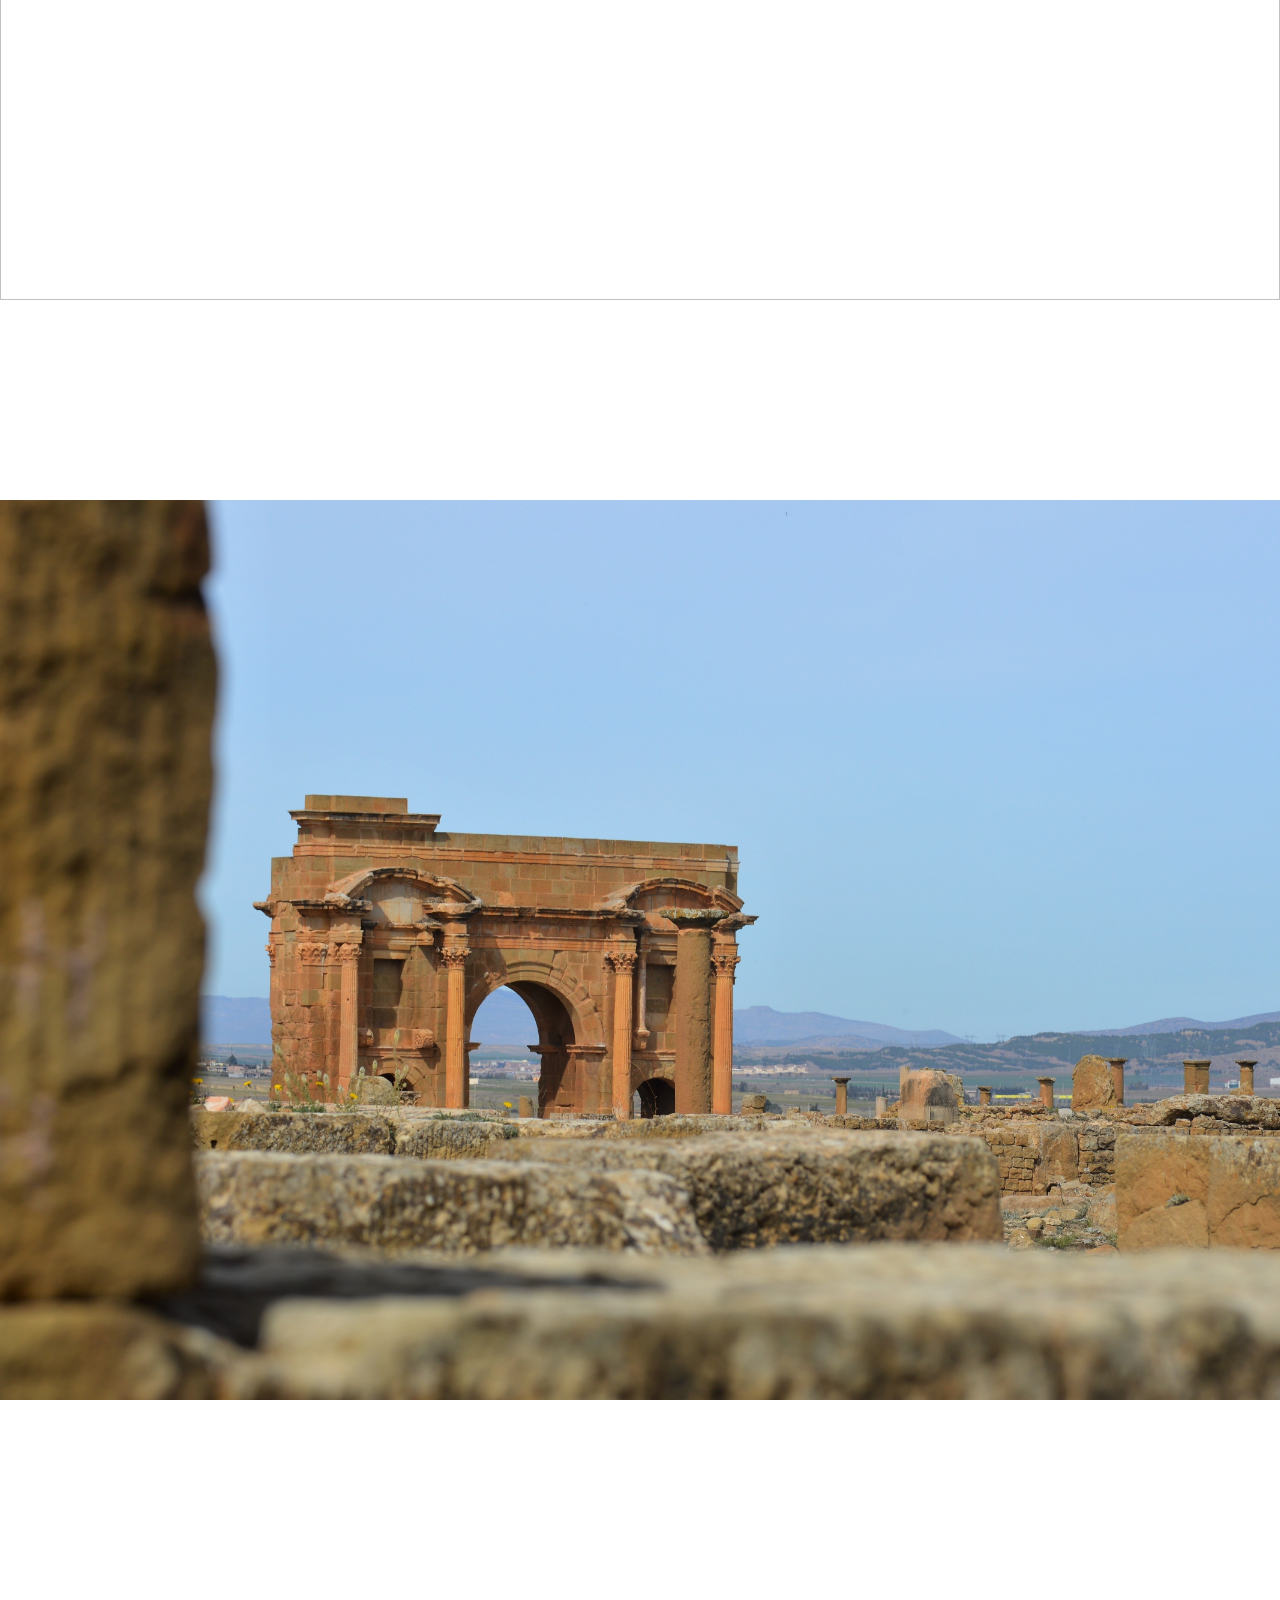
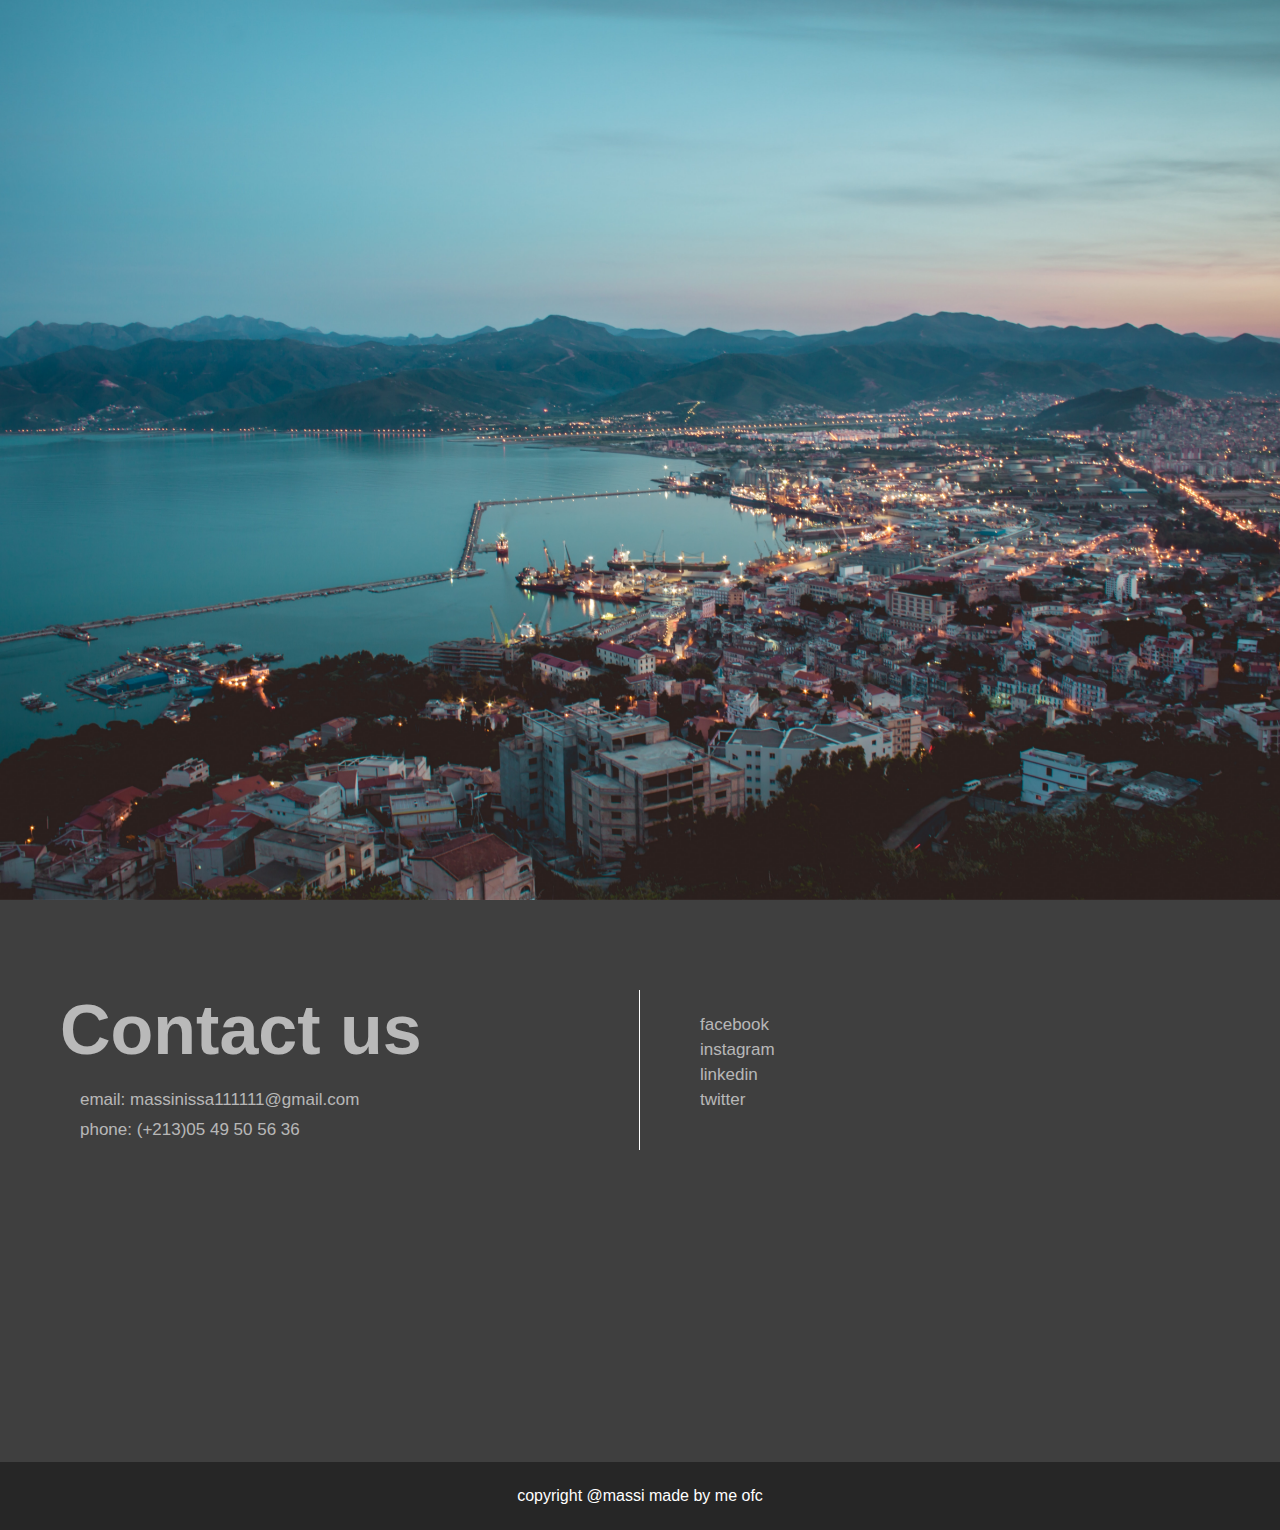
==== commit 2d624066: "perfection" ====
--- a/index.html
+++ b/index.html
@@ -10,7 +10,9 @@
 </head>
 <body>
     <div class="loading-page">
-        <svg id="svg" xmlns="http://www.w3.org/2000/svg" viewBox="0 0 384 512">! Font Awesome Free 6.4.2 by @fontawesome - https://fontawesome.com License - https://fontawesome.com/license (Commercial License) Copyright 2023 Fonticons, Inc.<path d="M221.5 51.7C216.6 39.8 204.9 32 192 32s-24.6 7.8-29.5 19.7l-120 288-40 96c-6.8 16.3 .9 35 17.2 41.8s35-.9 41.8-17.2L93.3 384H290.7l31.8 76.3c6.8 16.3 25.5 24 41.8 17.2s24-25.5 17.2-41.8l-40-96-120-288zM264 320H120l72-172.8L264 320z"/></svg>
+        <svg id="svg" xmlns="http://www.w3.org/2000/svg" viewBox="0 0 384 512">
+            <path d="M221.5 51.7C216.6 39.8 204.9 32 192 32s-24.6 7.8-29.5 19.7l-120 288-40 96c-6.8 16.3 .9 35 17.2 41.8s35-.9 41.8-17.2L93.3 384H290.7l31.8 76.3c6.8 16.3 25.5 24 41.8 17.2s24-25.5 17.2-41.8l-40-96-120-288zM264 320H120l72-172.8L264 320z"/>
+        </svg>
         <div class="name-container">
             <div class="logo-name">welcome</div>
         </div>
--- a/style.css
+++ b/style.css
@@ -4,21 +4,6 @@
   box-sizing: border-box;
   font-family: "Poppins", sans-serif;
 }
-.loading-container {
-  position: fixed;
-  top: 0;
-  left: 0;
-  height: 100vh;
-  width: 100%;
-  background: #414141;
-  display: flex;
-  align-items: center;
-  justify-content: center;
-  z-index: 9999;
-  color: #646464;
-  font-size: 30px;
-  font-weight: bolder;
-}
 .loading-page {
   position: fixed;
   top: 0;
@@ -35,6 +20,7 @@
   gap: 20px;
   align-items: center;
   justify-content: center;
+  overflow: hidden;
 }
 #svg {
   width: 150px;
@@ -47,6 +33,7 @@
 }
 .logo-name {
   font-size: 30px;
+  opacity: 0;
   font-weight: 700;
   color: #646464;
   text-align: center;
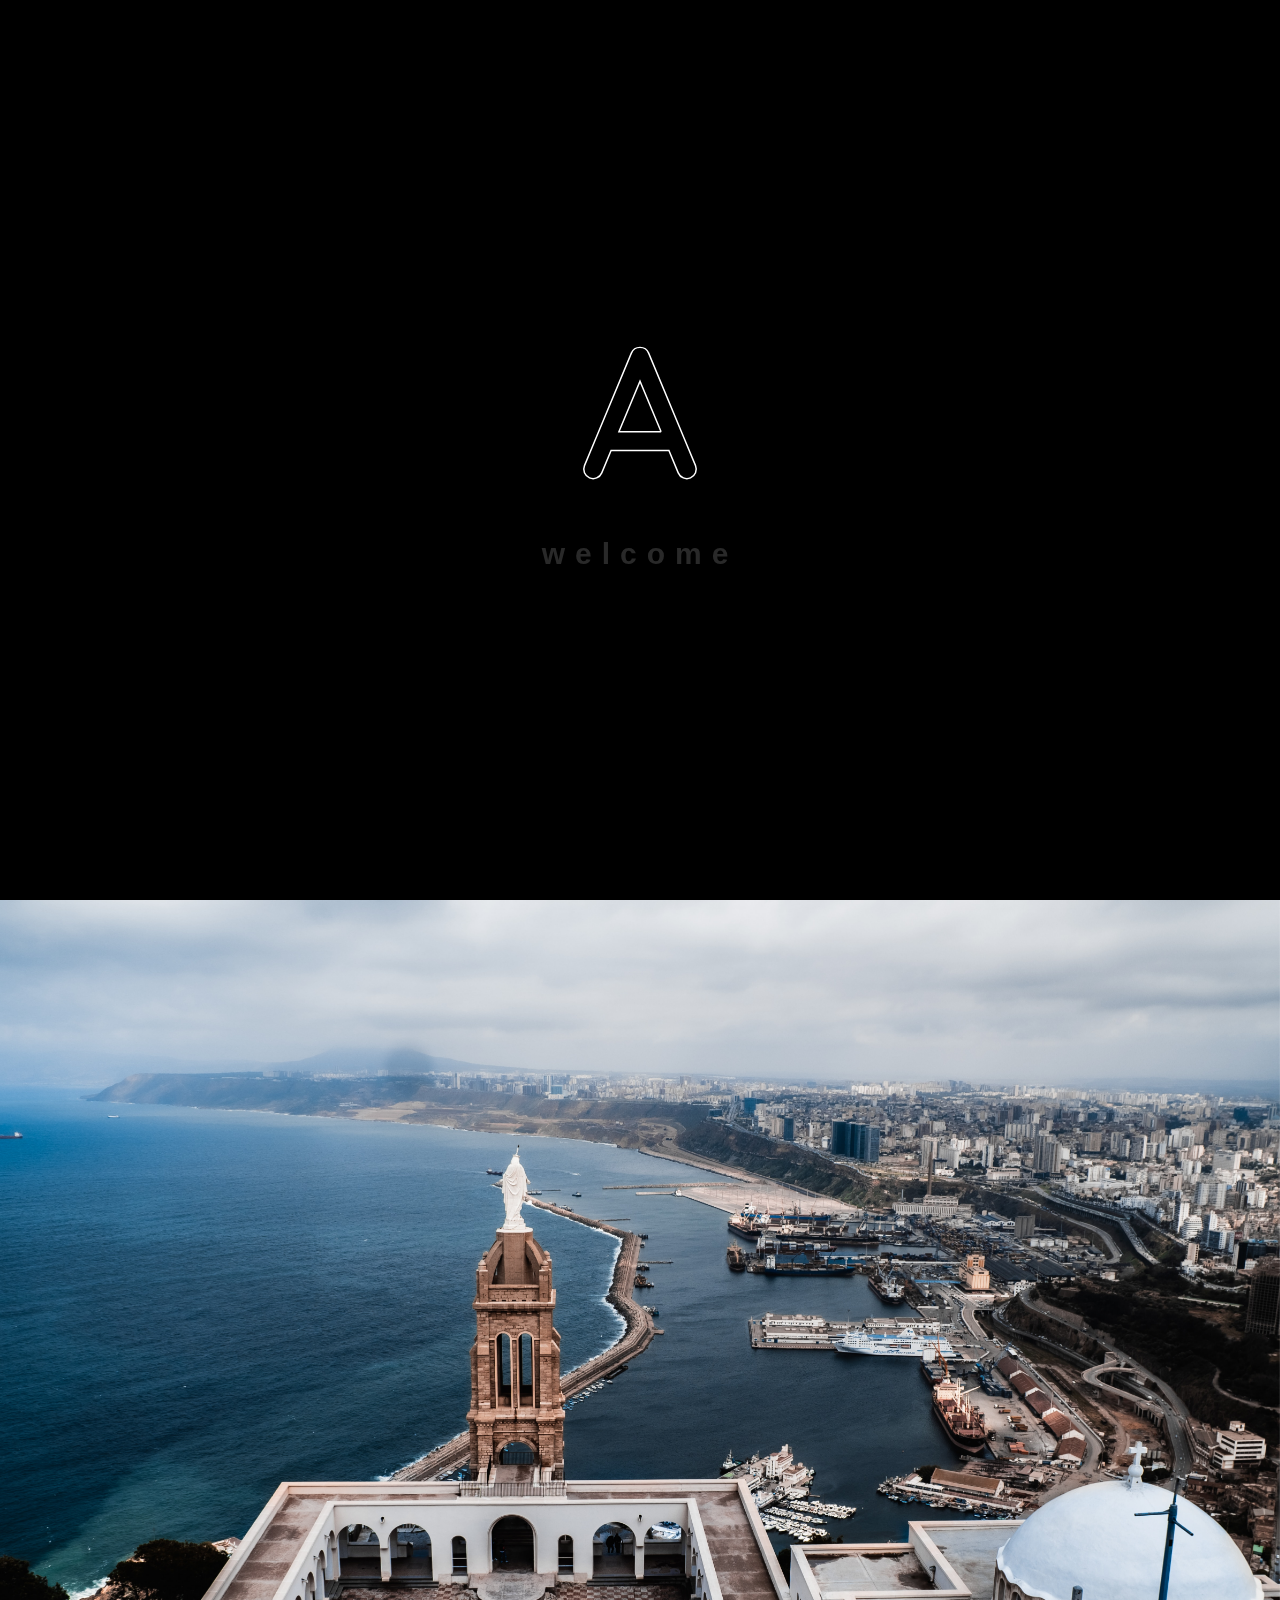
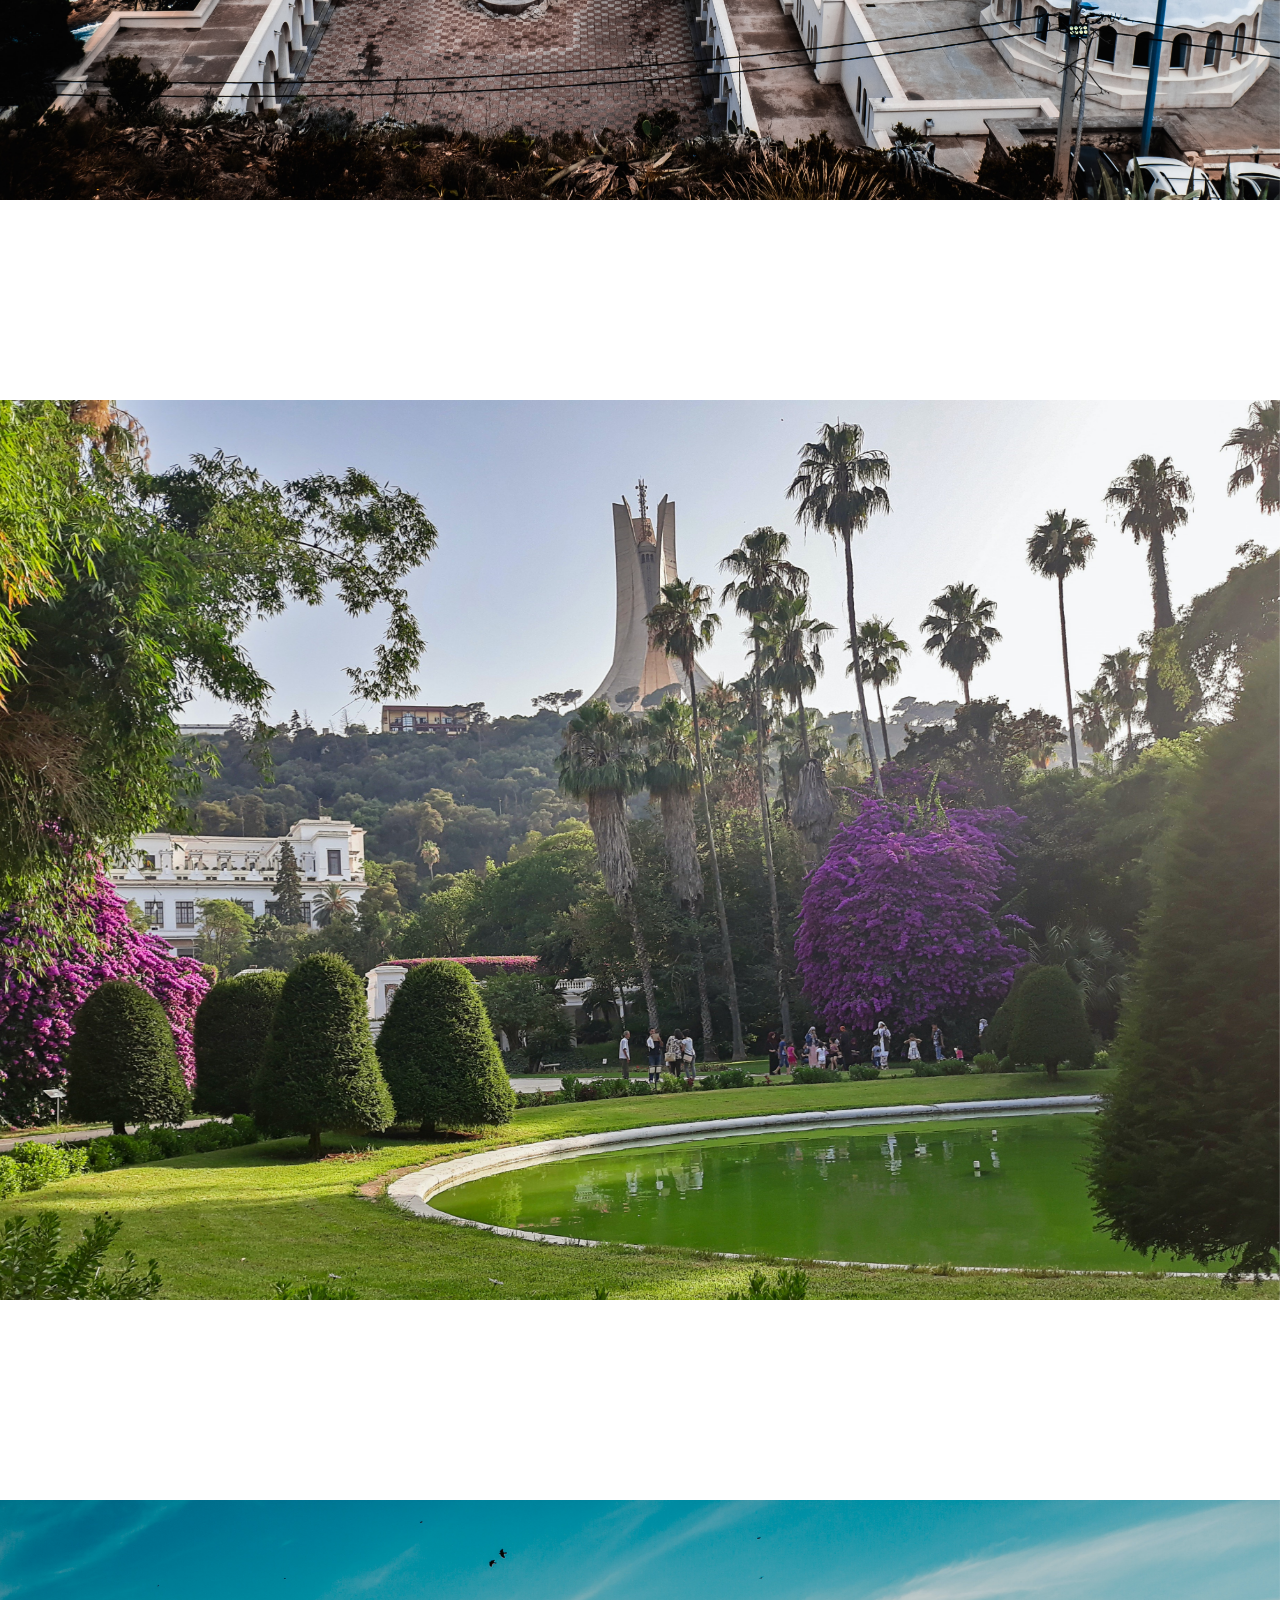
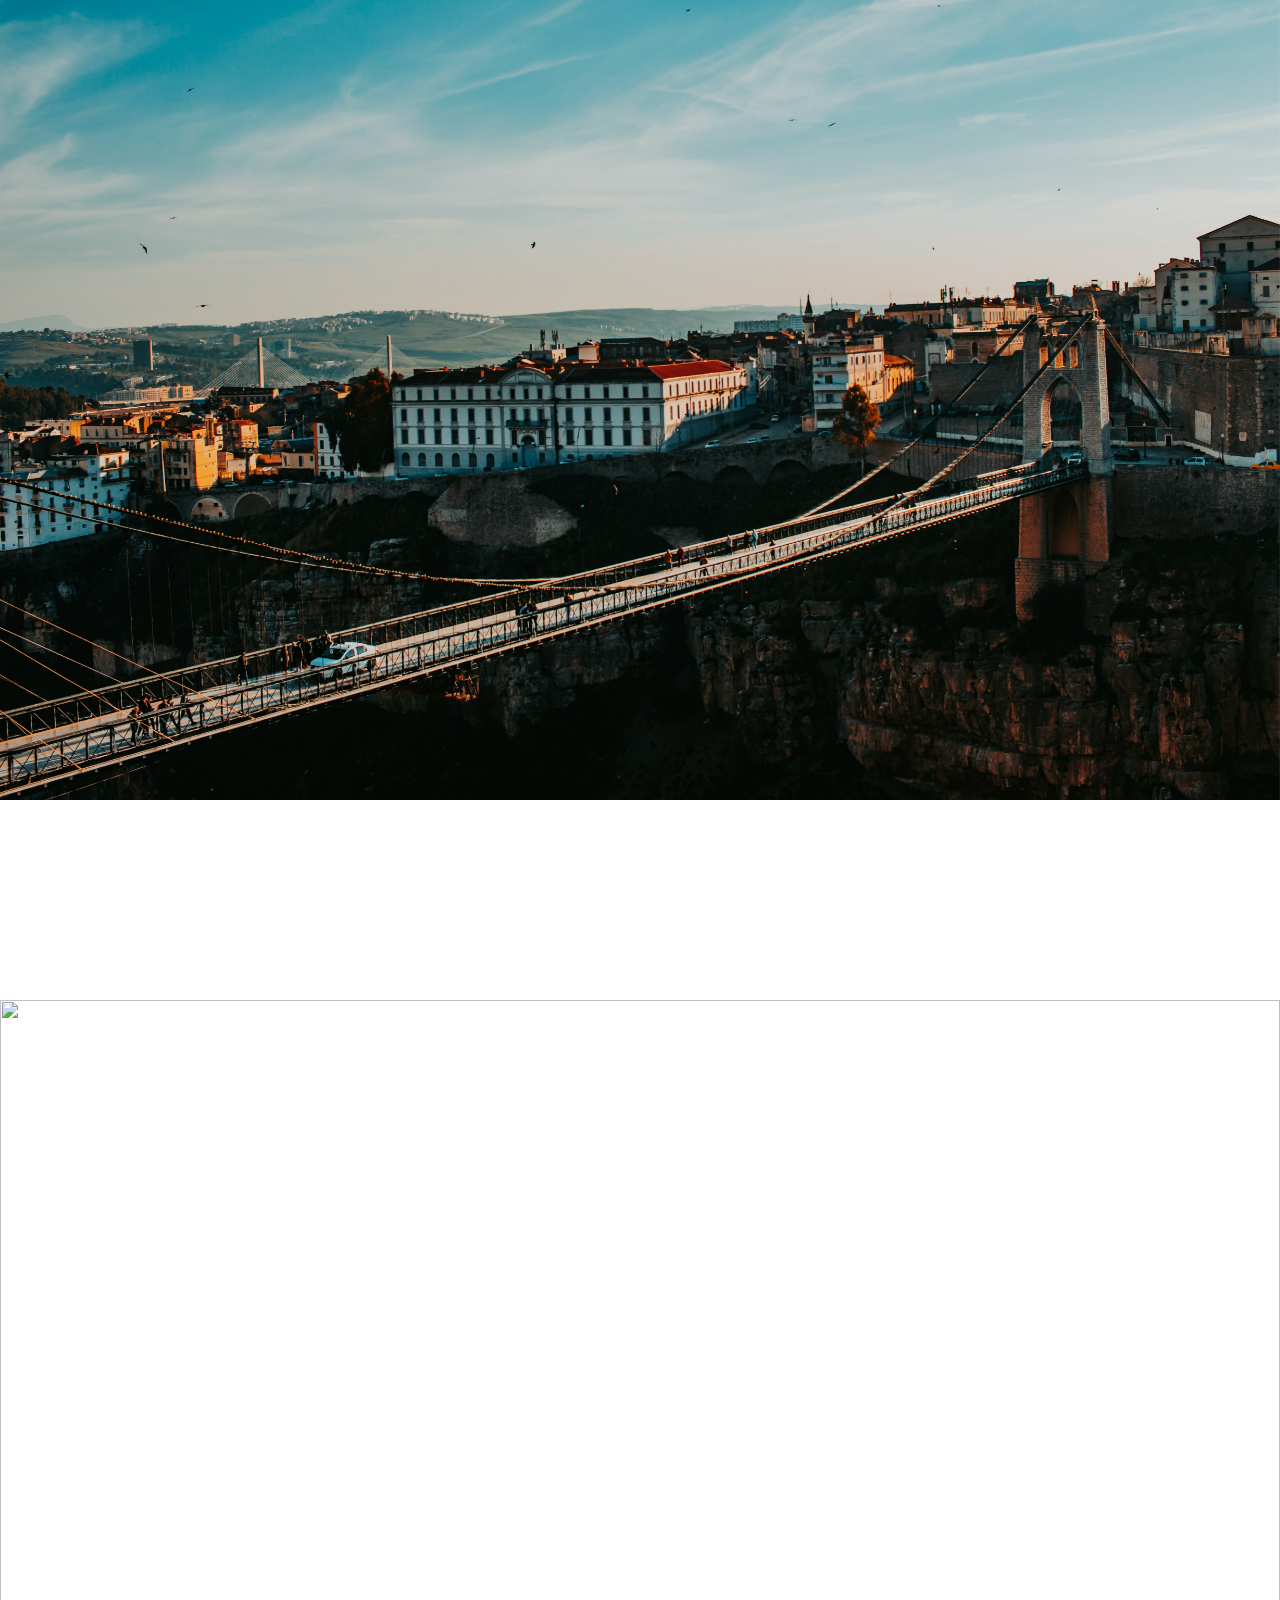
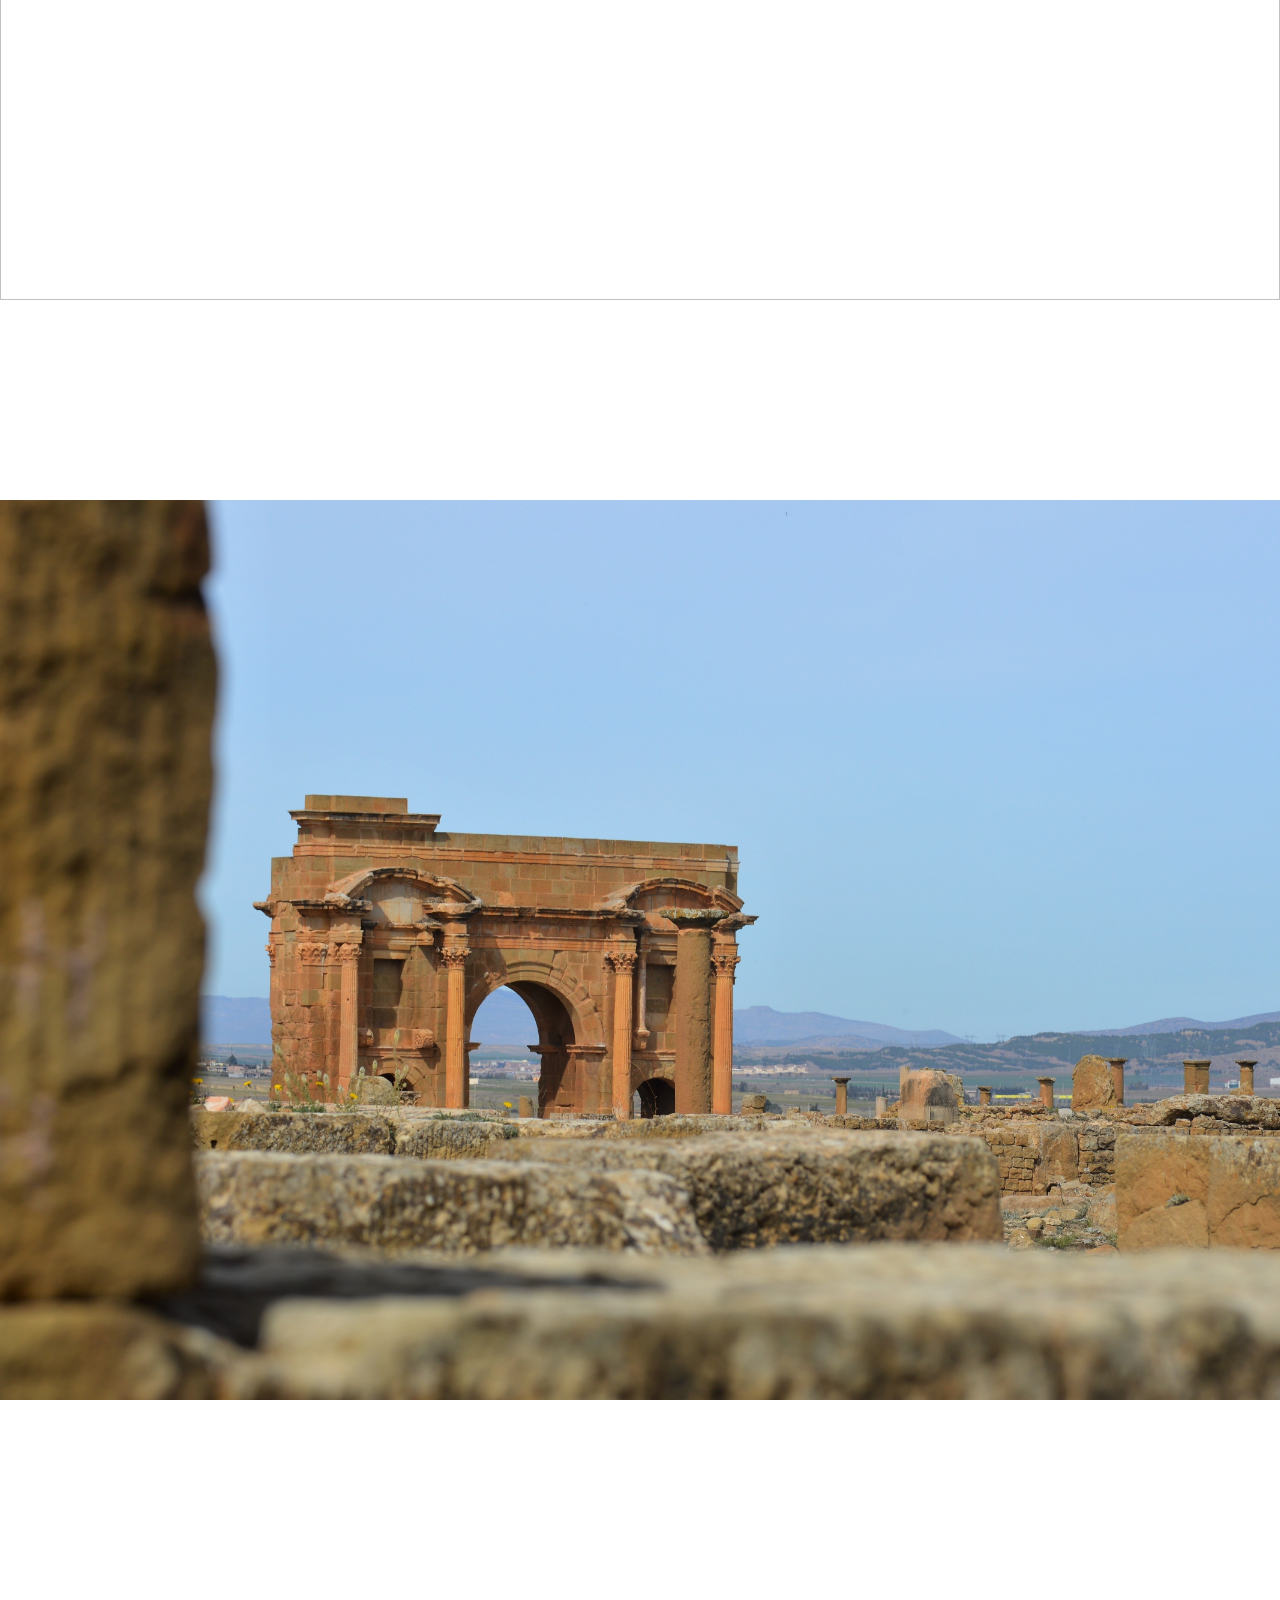
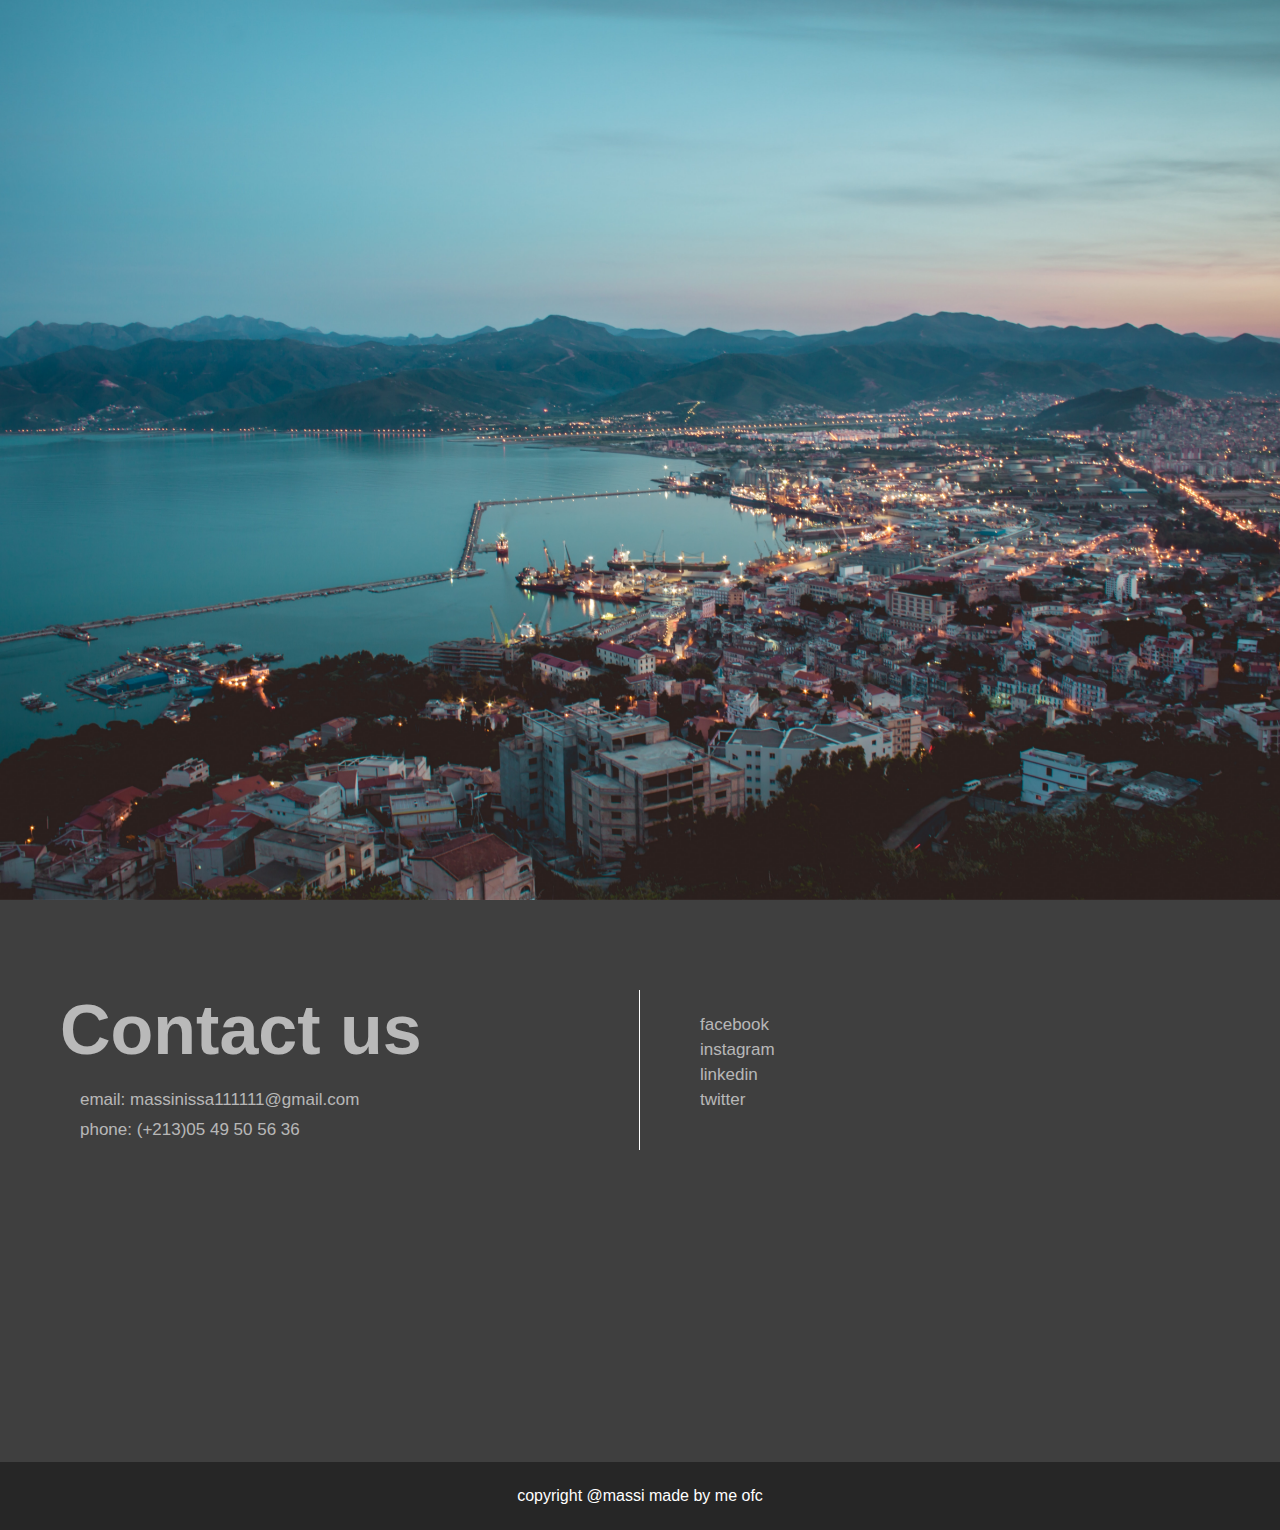
==== commit 54650caa: "optimized animation" ====
--- a/index.html
+++ b/index.html
@@ -9,7 +9,7 @@
     <title>travel</title>
 </head>
 <body>
-    <div class="loading-page">
+    <div class="loading-container">
         <svg id="svg" xmlns="http://www.w3.org/2000/svg" viewBox="0 0 384 512">
             <path d="M221.5 51.7C216.6 39.8 204.9 32 192 32s-24.6 7.8-29.5 19.7l-120 288-40 96c-6.8 16.3 .9 35 17.2 41.8s35-.9 41.8-17.2L93.3 384H290.7l31.8 76.3c6.8 16.3 25.5 24 41.8 17.2s24-25.5 17.2-41.8l-40-96-120-288zM264 320H120l72-172.8L264 320z"/>
         </svg>
@@ -17,6 +17,20 @@
             <div class="logo-name">welcome</div>
         </div>
     </div>
+    
+    <div class="overlay">
+        <div class="loading-page"></div>
+        <div class="loading-page"></div>
+        <div class="loading-page"></div>
+        <div class="loading-page"></div>
+        <div class="loading-page"></div>
+        <div class="loading-page"></div>
+        <div class="loading-page"></div>
+        <div class="loading-page"></div>
+        <div class="loading-page"></div>
+        <div class="loading-page"></div>
+    </div>
+
     <div class="container" id="home">
         <video autoplay loop muted plays-inline class="back-video">
             <source src="images/Background2.mp4" type="video/mp4">
@@ -31,8 +45,16 @@
             </ul>
         </nav>
         <div class="content">
-            <h1>Algeria</h1>
-            <a href="#explore">explore</a>
+            <div class="algeria">
+                <div class="h1">A</div>
+                <div class="h1">l</div>
+                <div class="h1">g</div>
+                <div class="h1">e</div>
+                <div class="h1">r</div>
+                <div class="h1">i</div>
+                <div class="h1">a</div>
+            </div>
+            <a class="explore" href="#explore">explore</a>
         </div>   
     </div>
     <div >
--- a/style.css
+++ b/style.css
@@ -4,23 +4,50 @@
   box-sizing: border-box;
   font-family: "Poppins", sans-serif;
 }
-.loading-page {
+.overlay{
+  display: flex;
+  width: 100vw;
+  height: 100vh;
   position: fixed;
   top: 0;
   left: 0;
-  height: 100vh;
-  width: 100%;
+  z-index: 10000;
+}
+.loading-page{
+  width: 10vw;
+  height: 100vh;
   background: #000;
-  z-index: 10000;
   color: #646464;
   font-size: 30px;
   font-weight: bolder;
+}
+.loading-container{
   display: flex;
   flex-direction: column;
   gap: 20px;
+  height: 100vh;
+  width: 100vw;
   align-items: center;
   justify-content: center;
+  z-index: 10001;
+  position: fixed;
+  top: 0;
+  left: 0;
   overflow: hidden;
+}
+.algeria{
+  display: flex;
+}
+.algeria .h1 {
+  font-size: 160px;
+  color: #fff;
+  font-weight: 600;
+  transition: 0.5s;
+}
+.algeria .h1:hover {
+  -webkit-text-stroke: 2px #fff;
+  color: transparent;
+  cursor: default;
 }
 #svg {
   width: 150px;
@@ -119,7 +146,7 @@
   color: transparent;
   cursor: default;
 }
-.content a {
+.explore{
   text-decoration: none;
   color: #fff;
   display: inline-block;
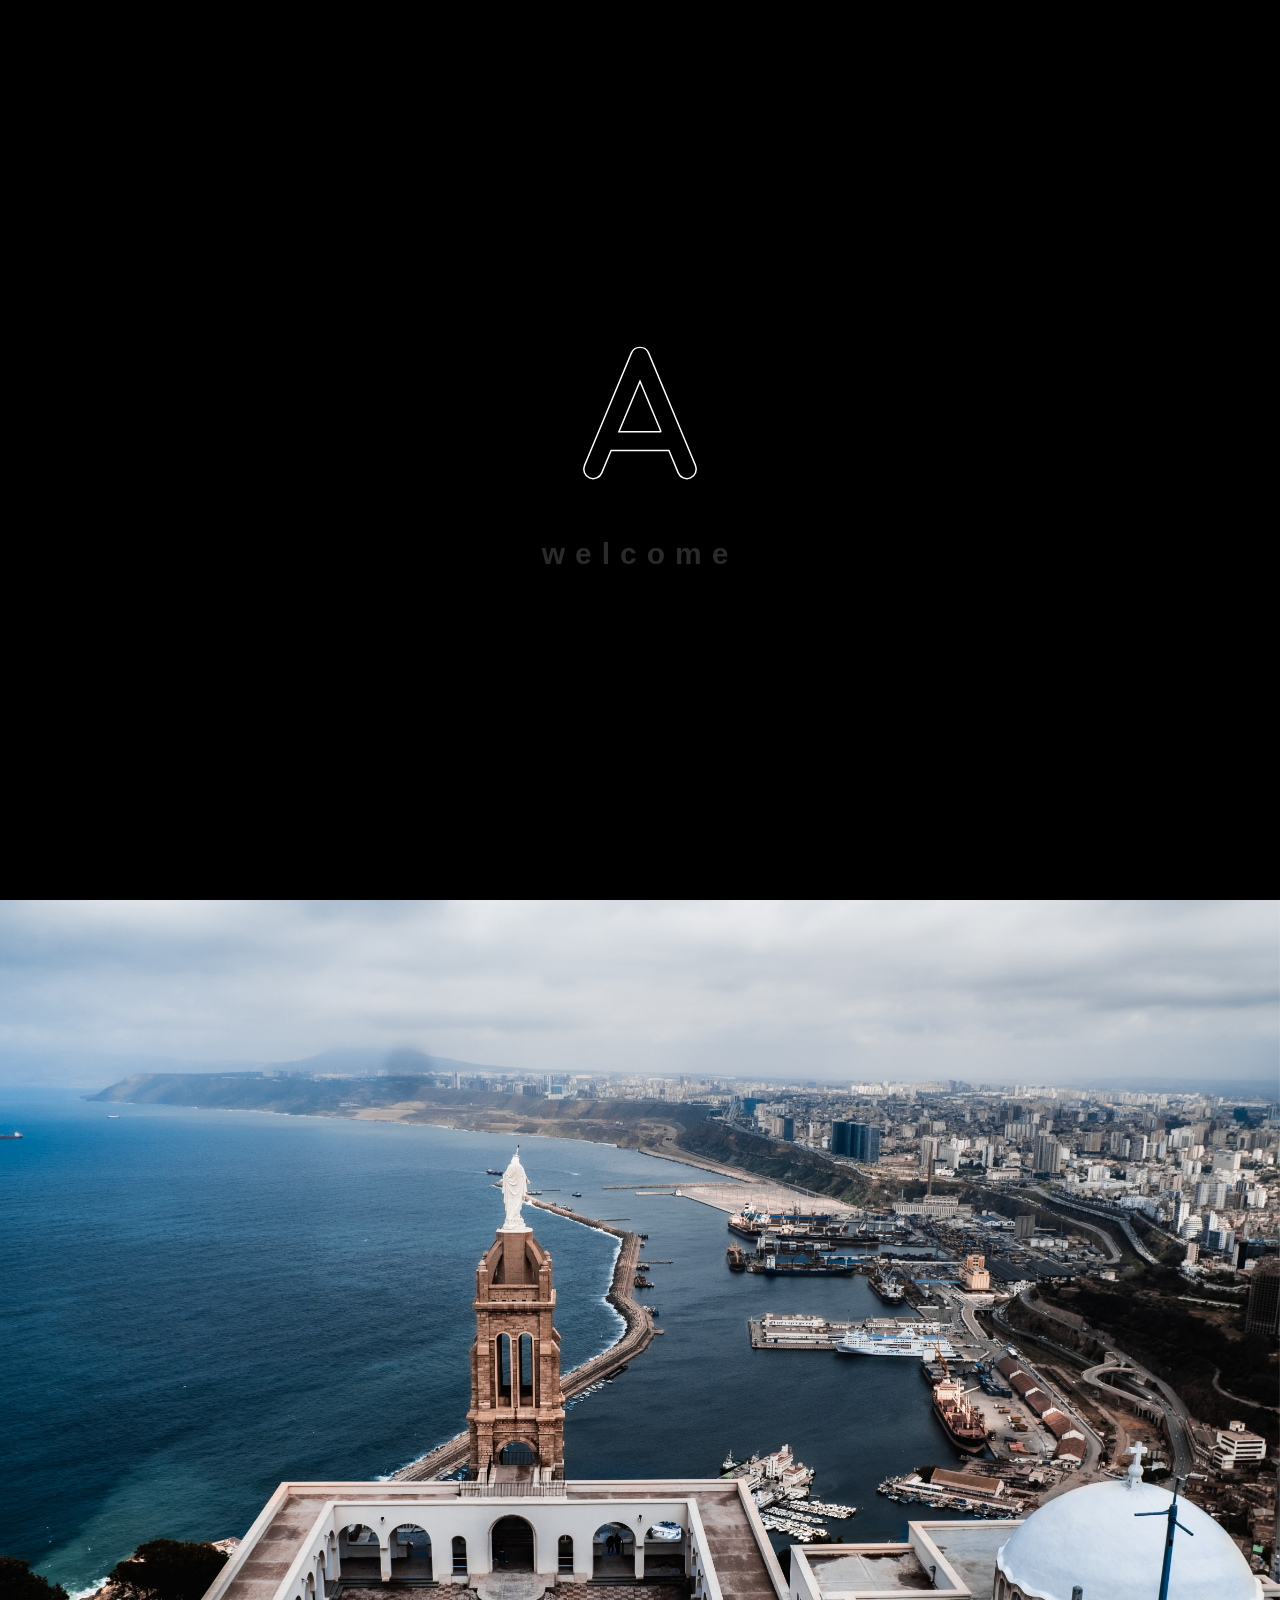
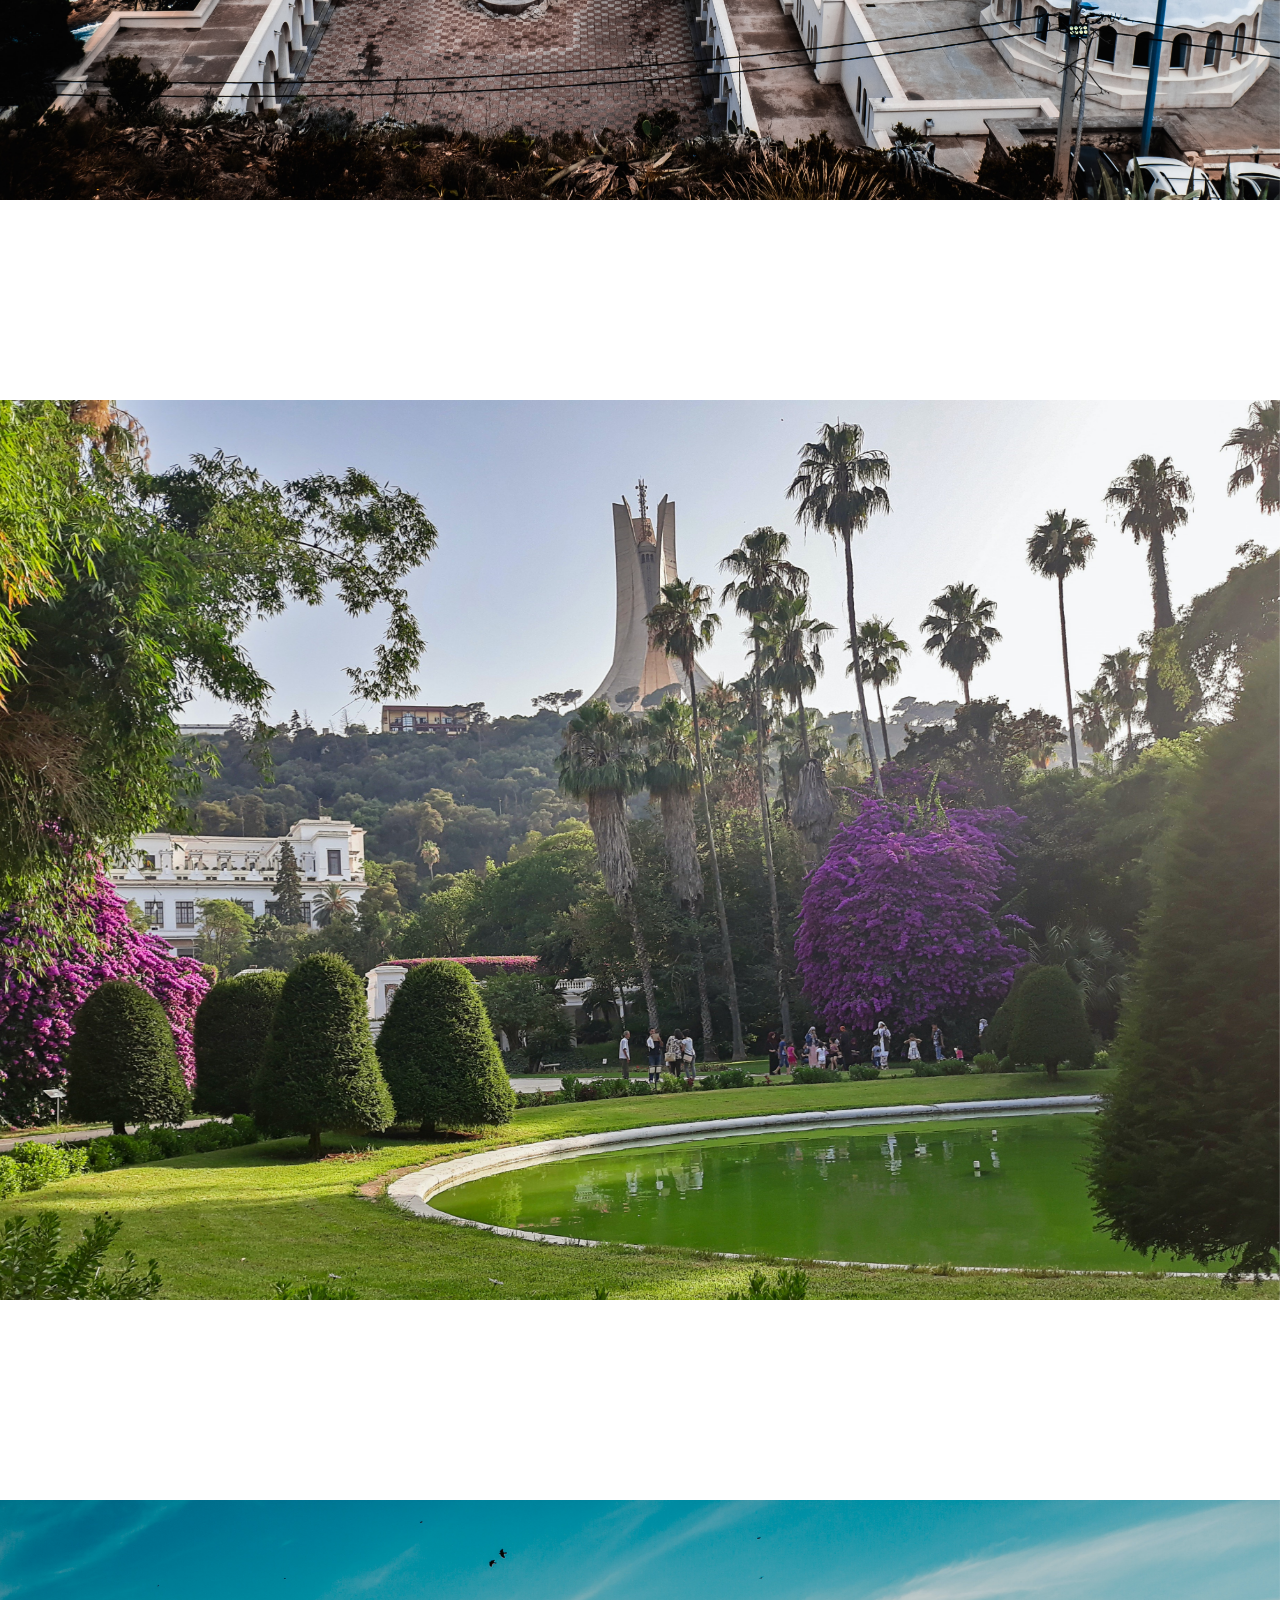
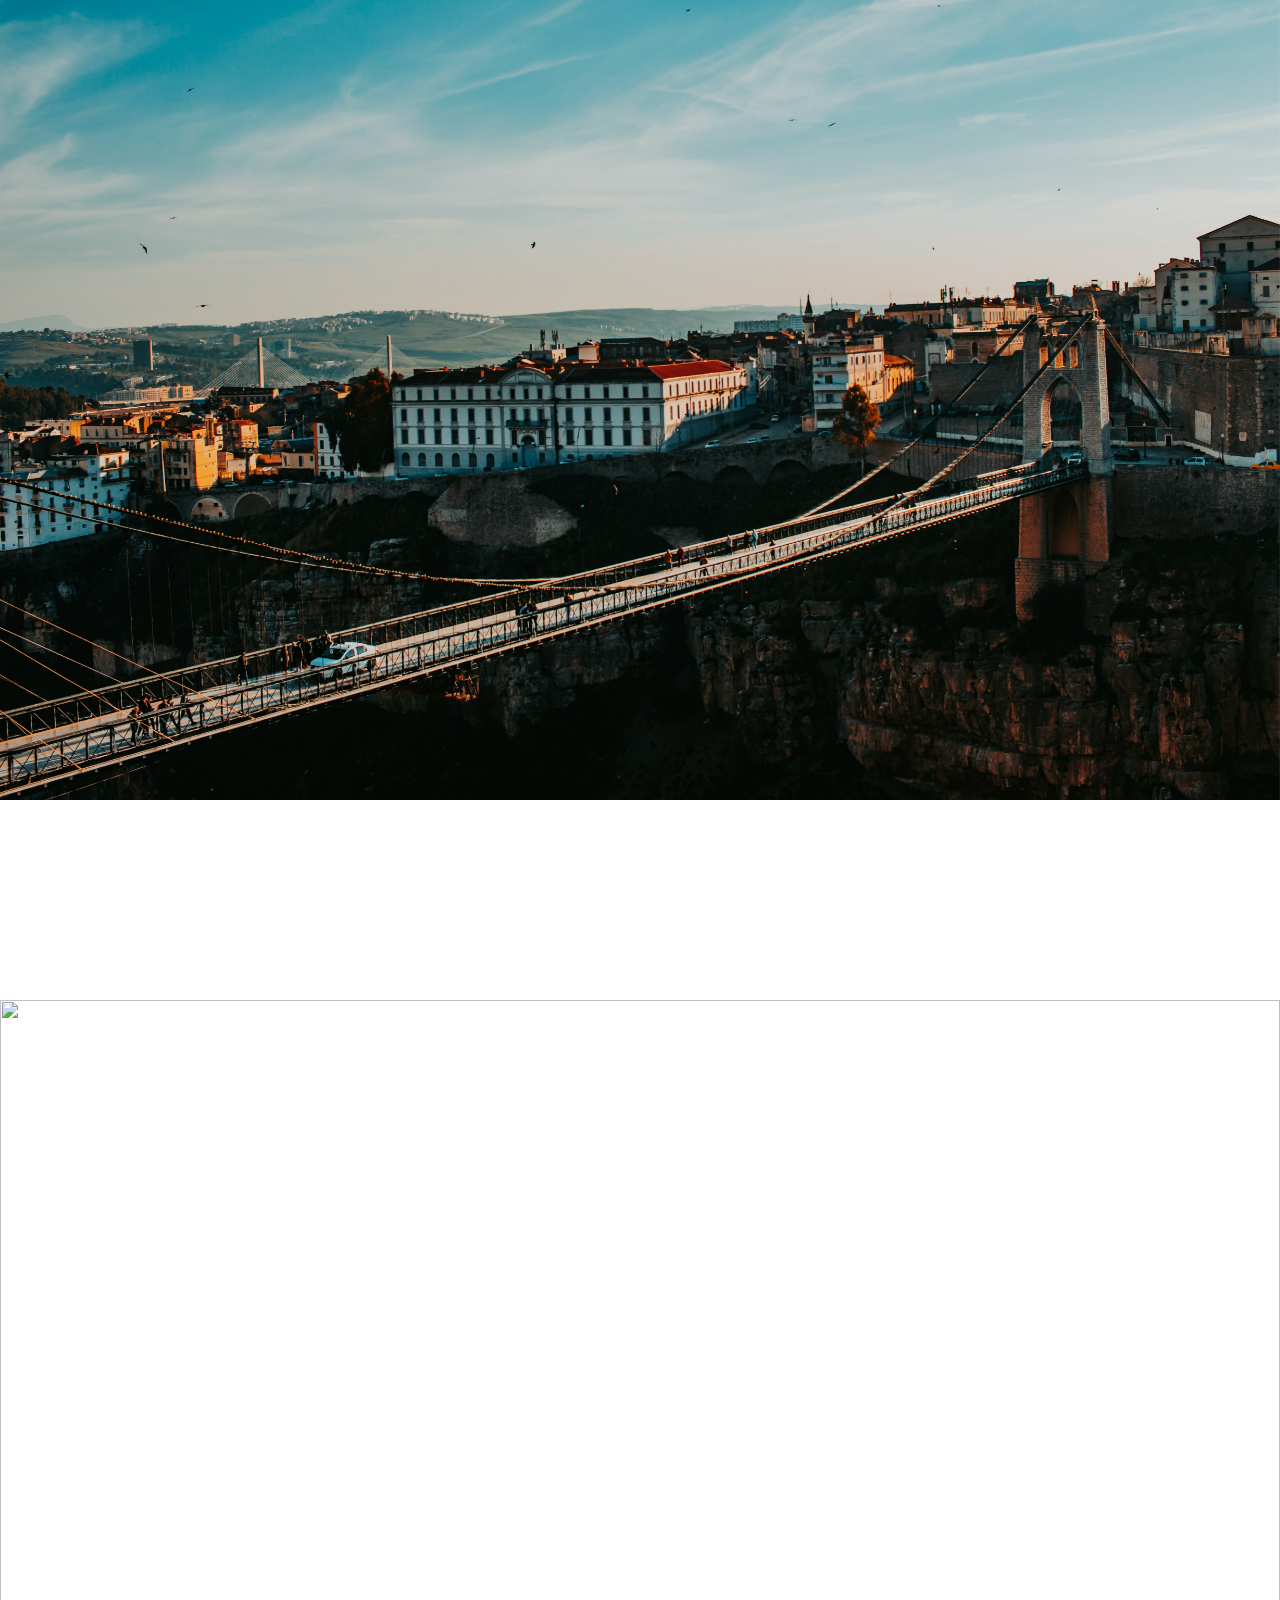
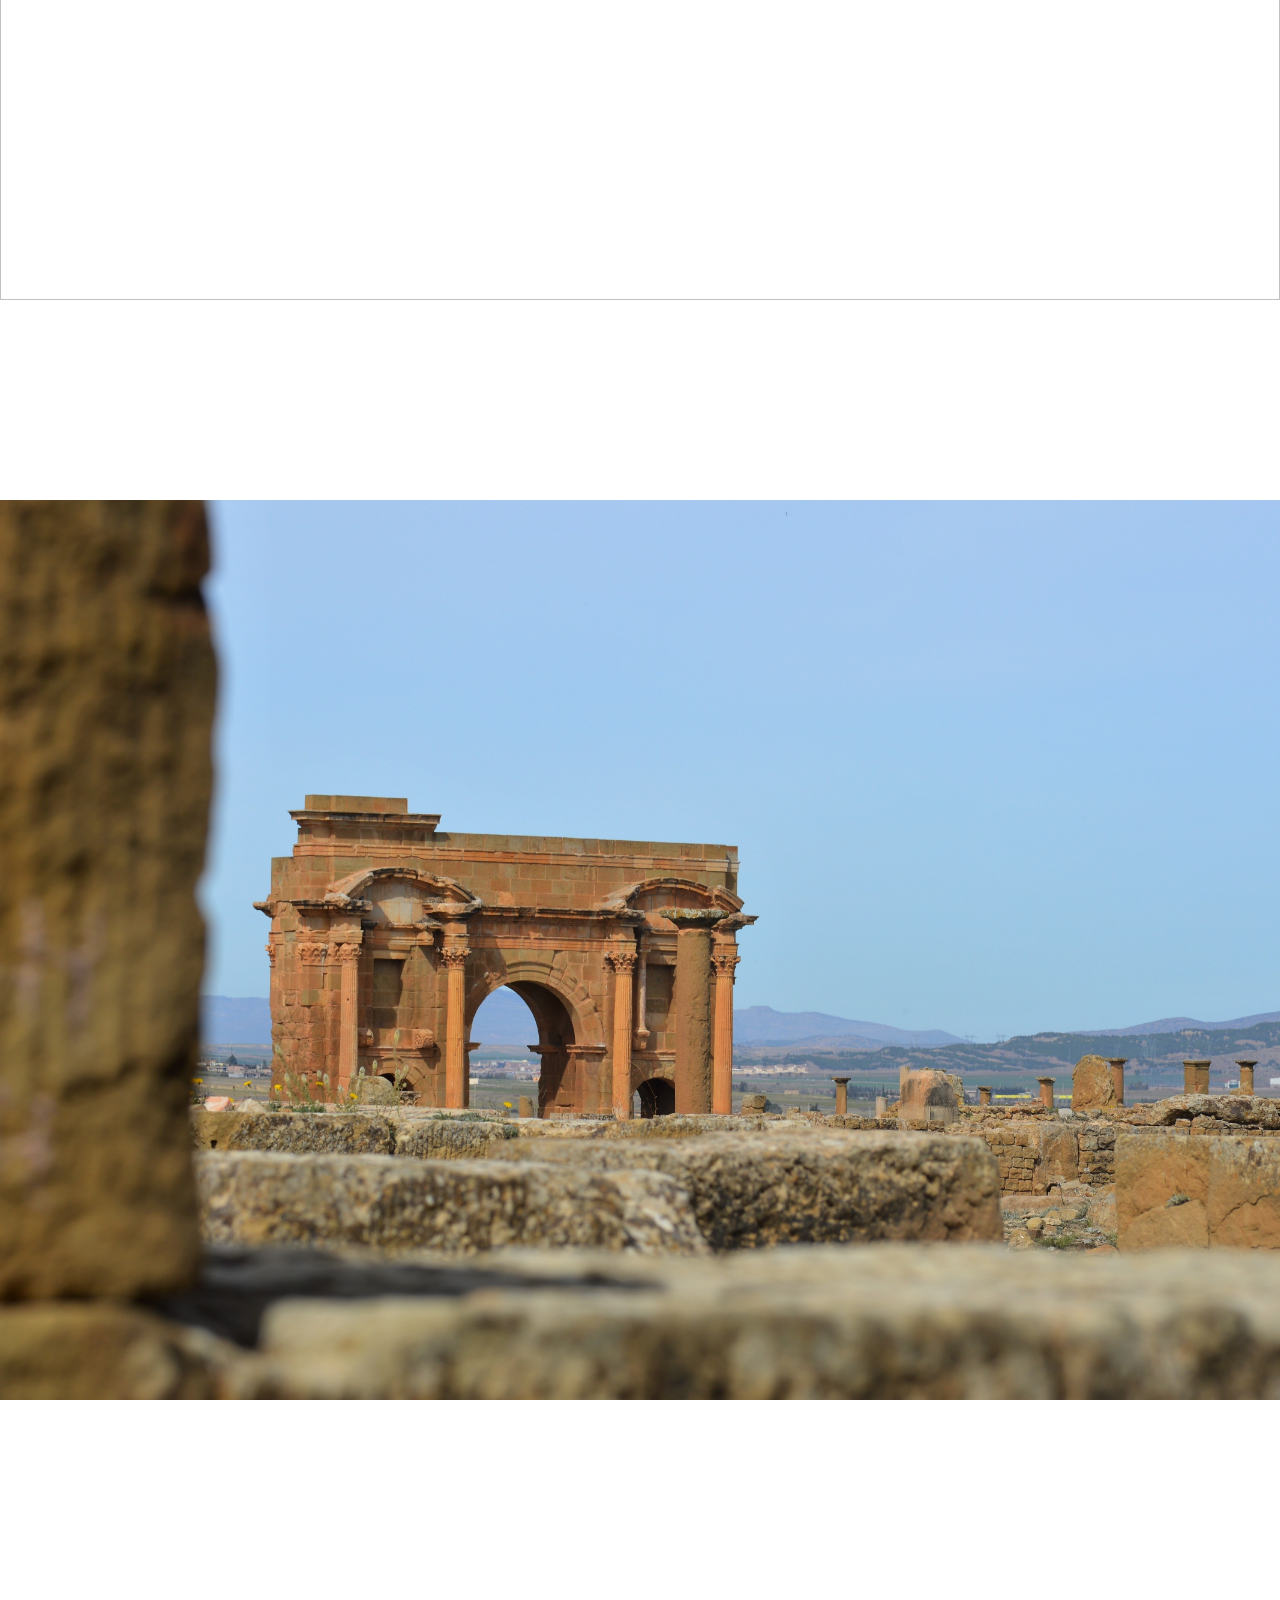
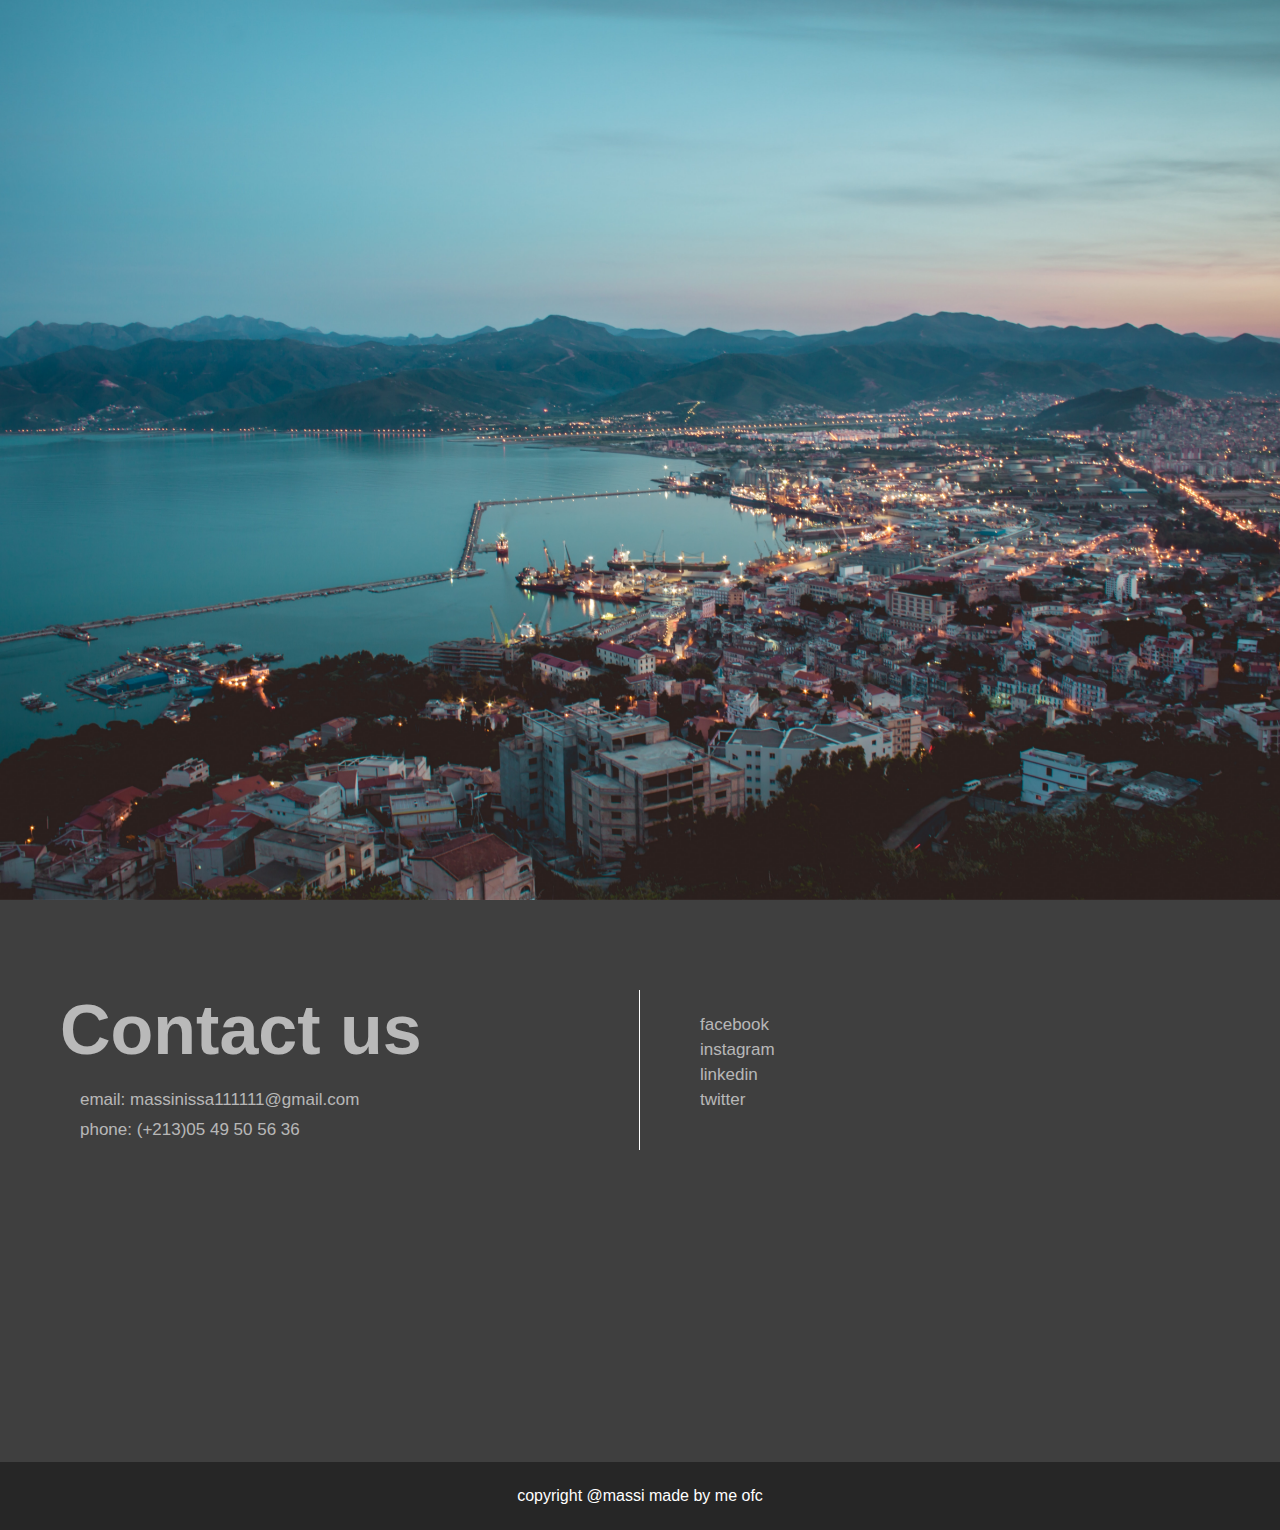
==== commit e32aa210: "edited" ====
--- a/index.html
+++ b/index.html
@@ -40,7 +40,7 @@
             <ul>
                 <li><a href="#home">home</a></li>
                 <li><a href="#">holidays</a></li>
-                <li><a href="popular places\popular-places.html">popular places</a></li>
+                <li><a href="#">popular places</a></li>
                 <li><a href="#contact">contact us</a></li>
             </ul>
         </nav>
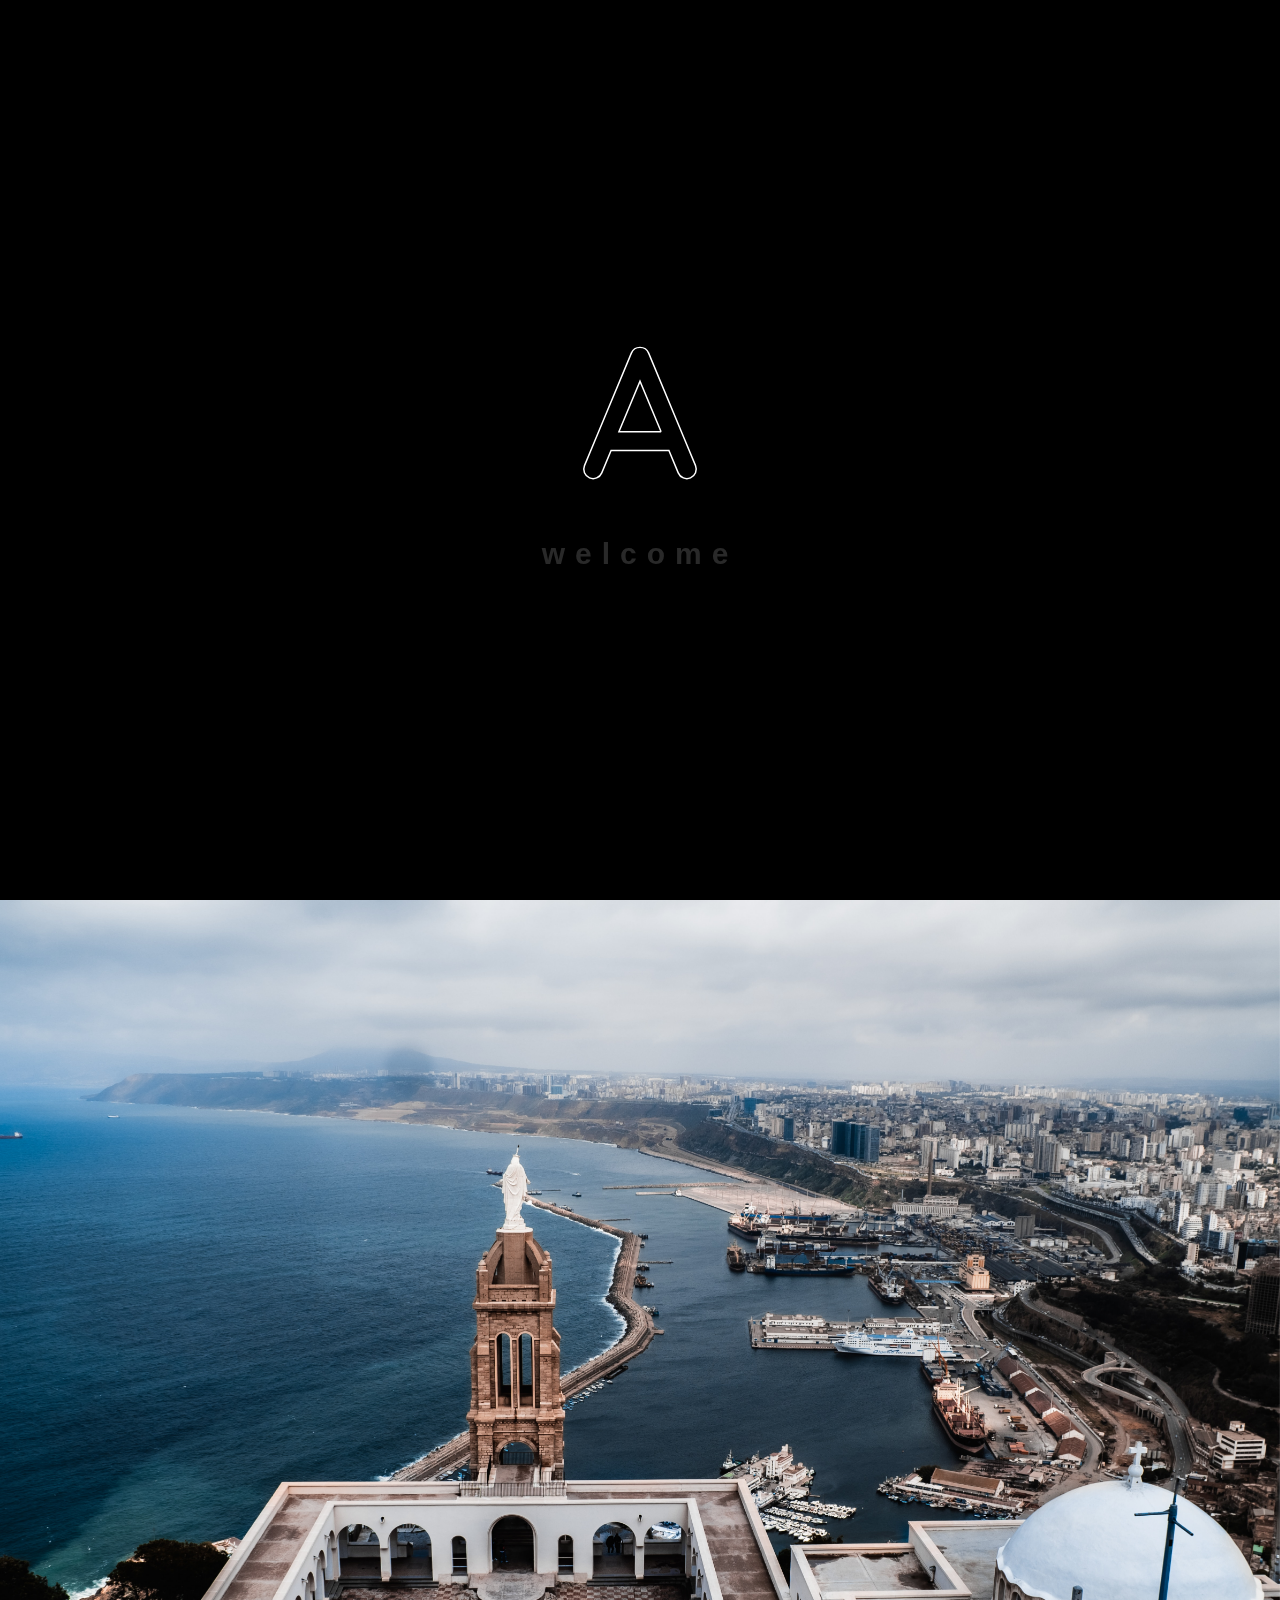
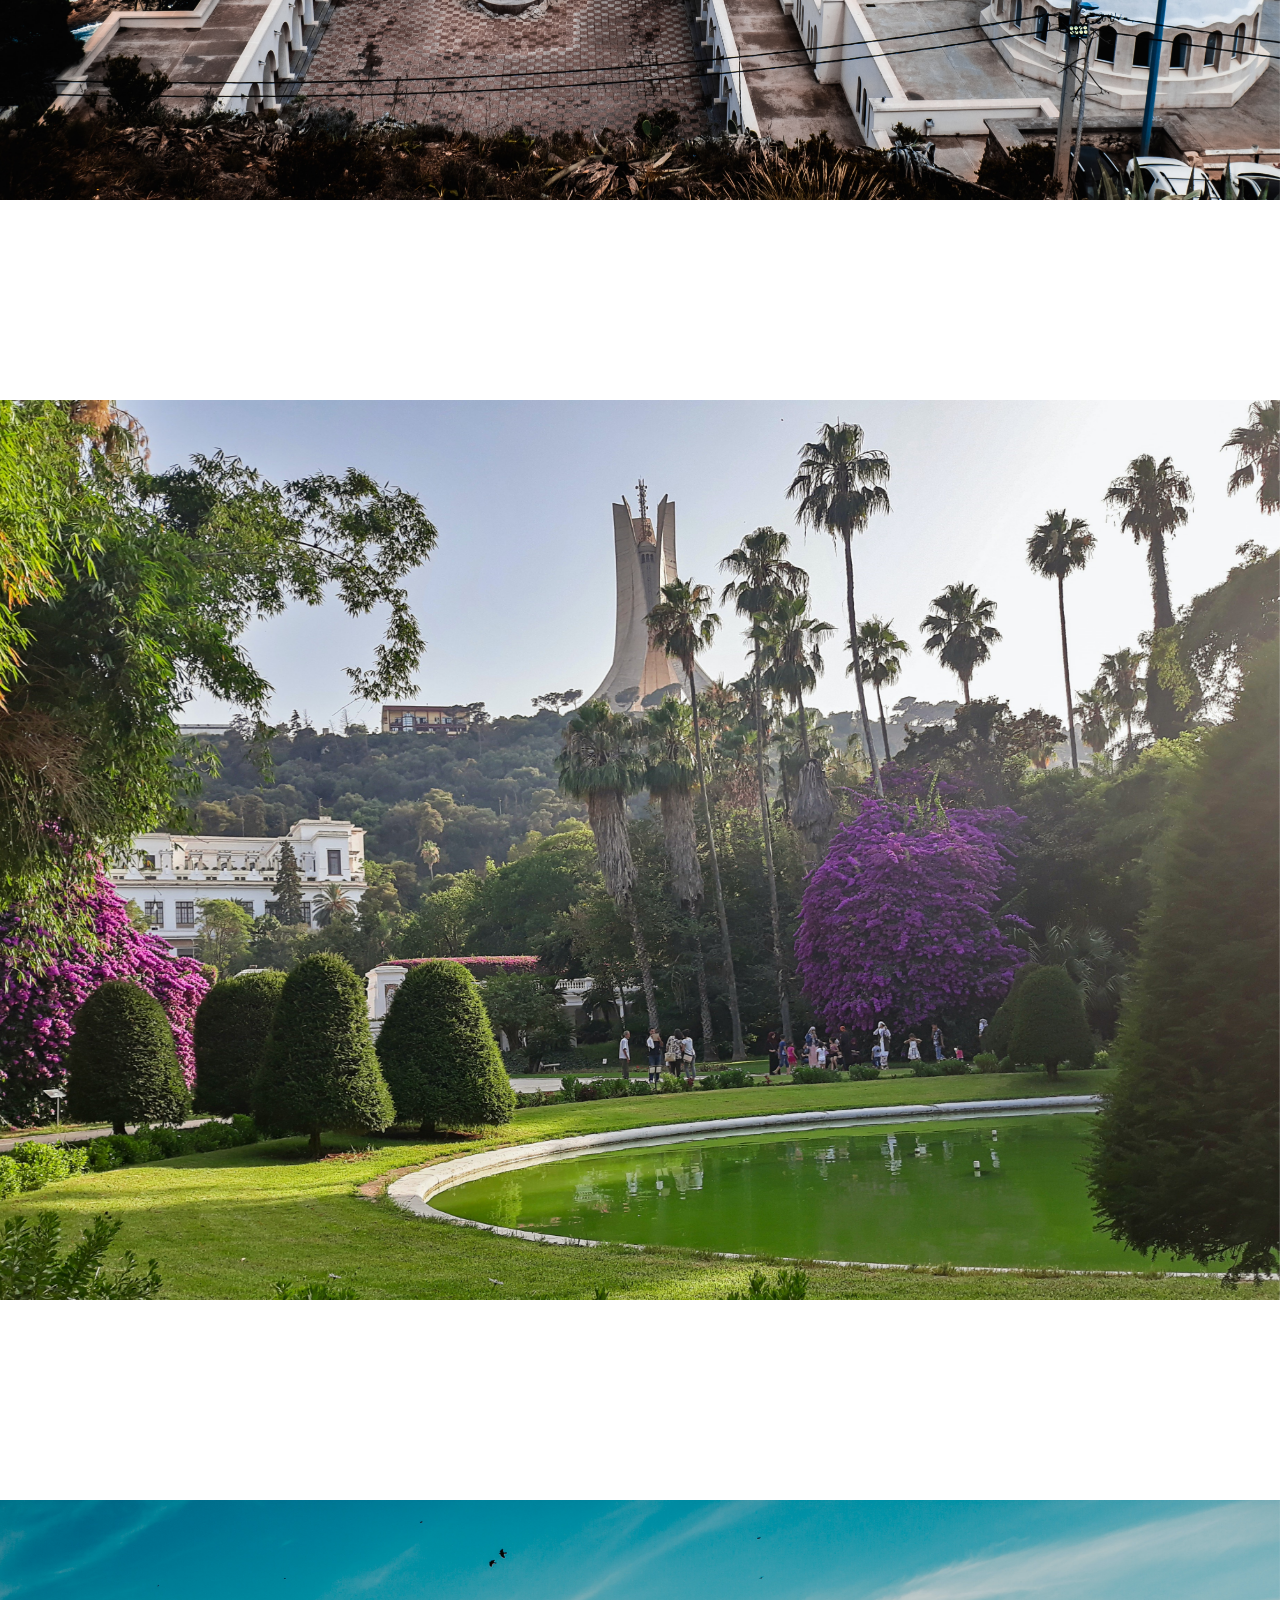
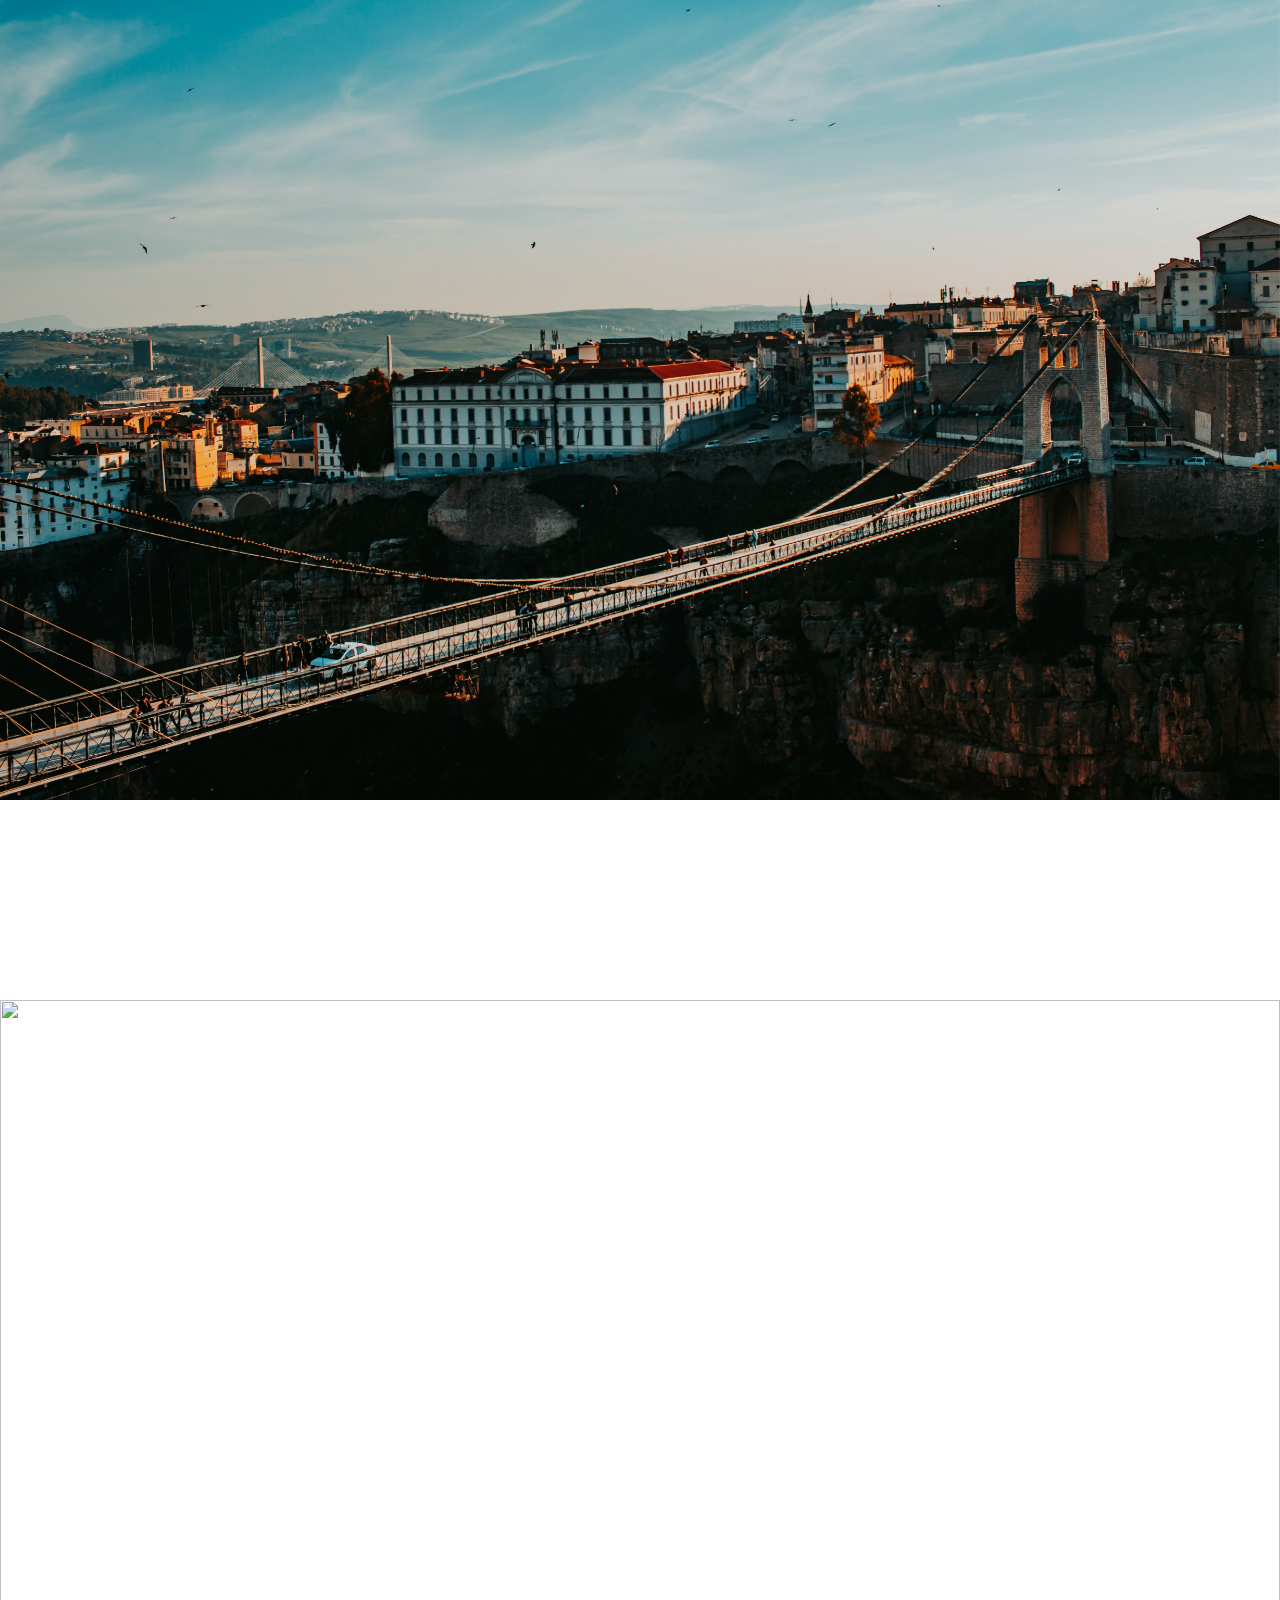
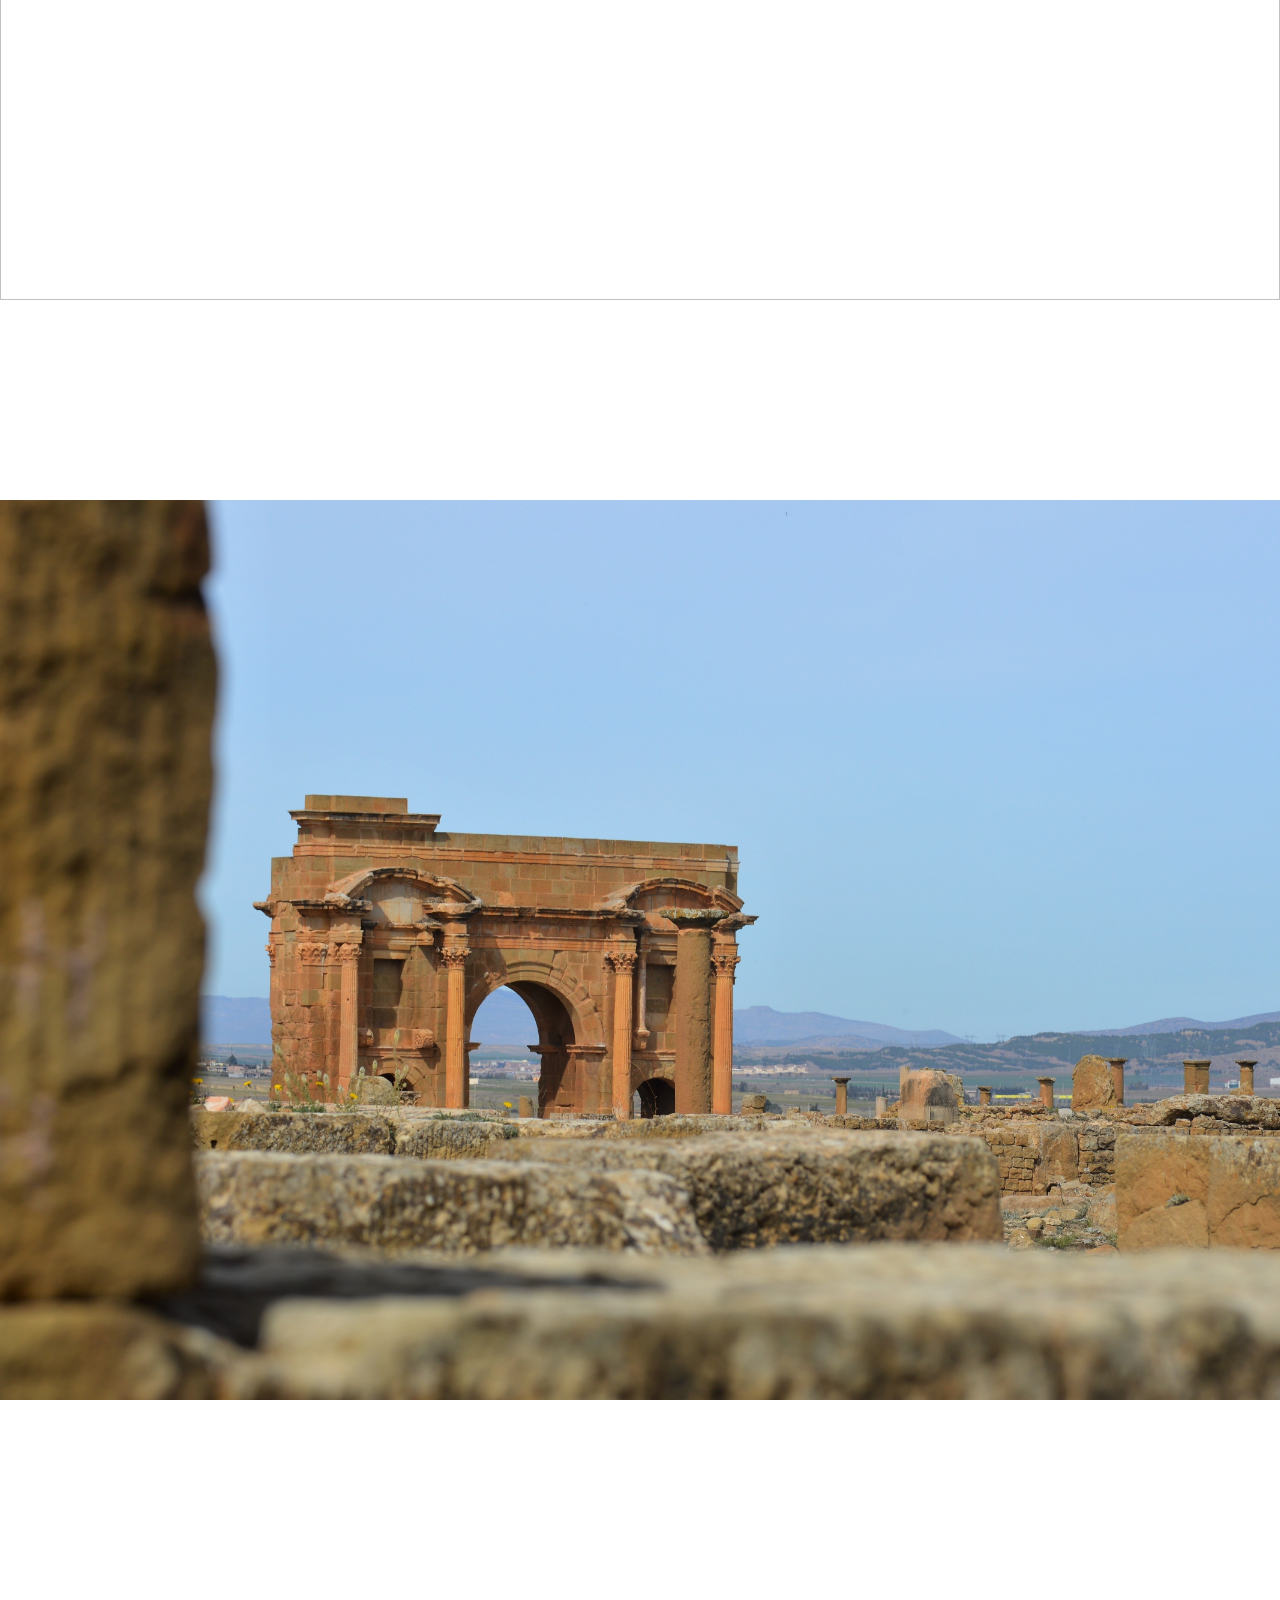
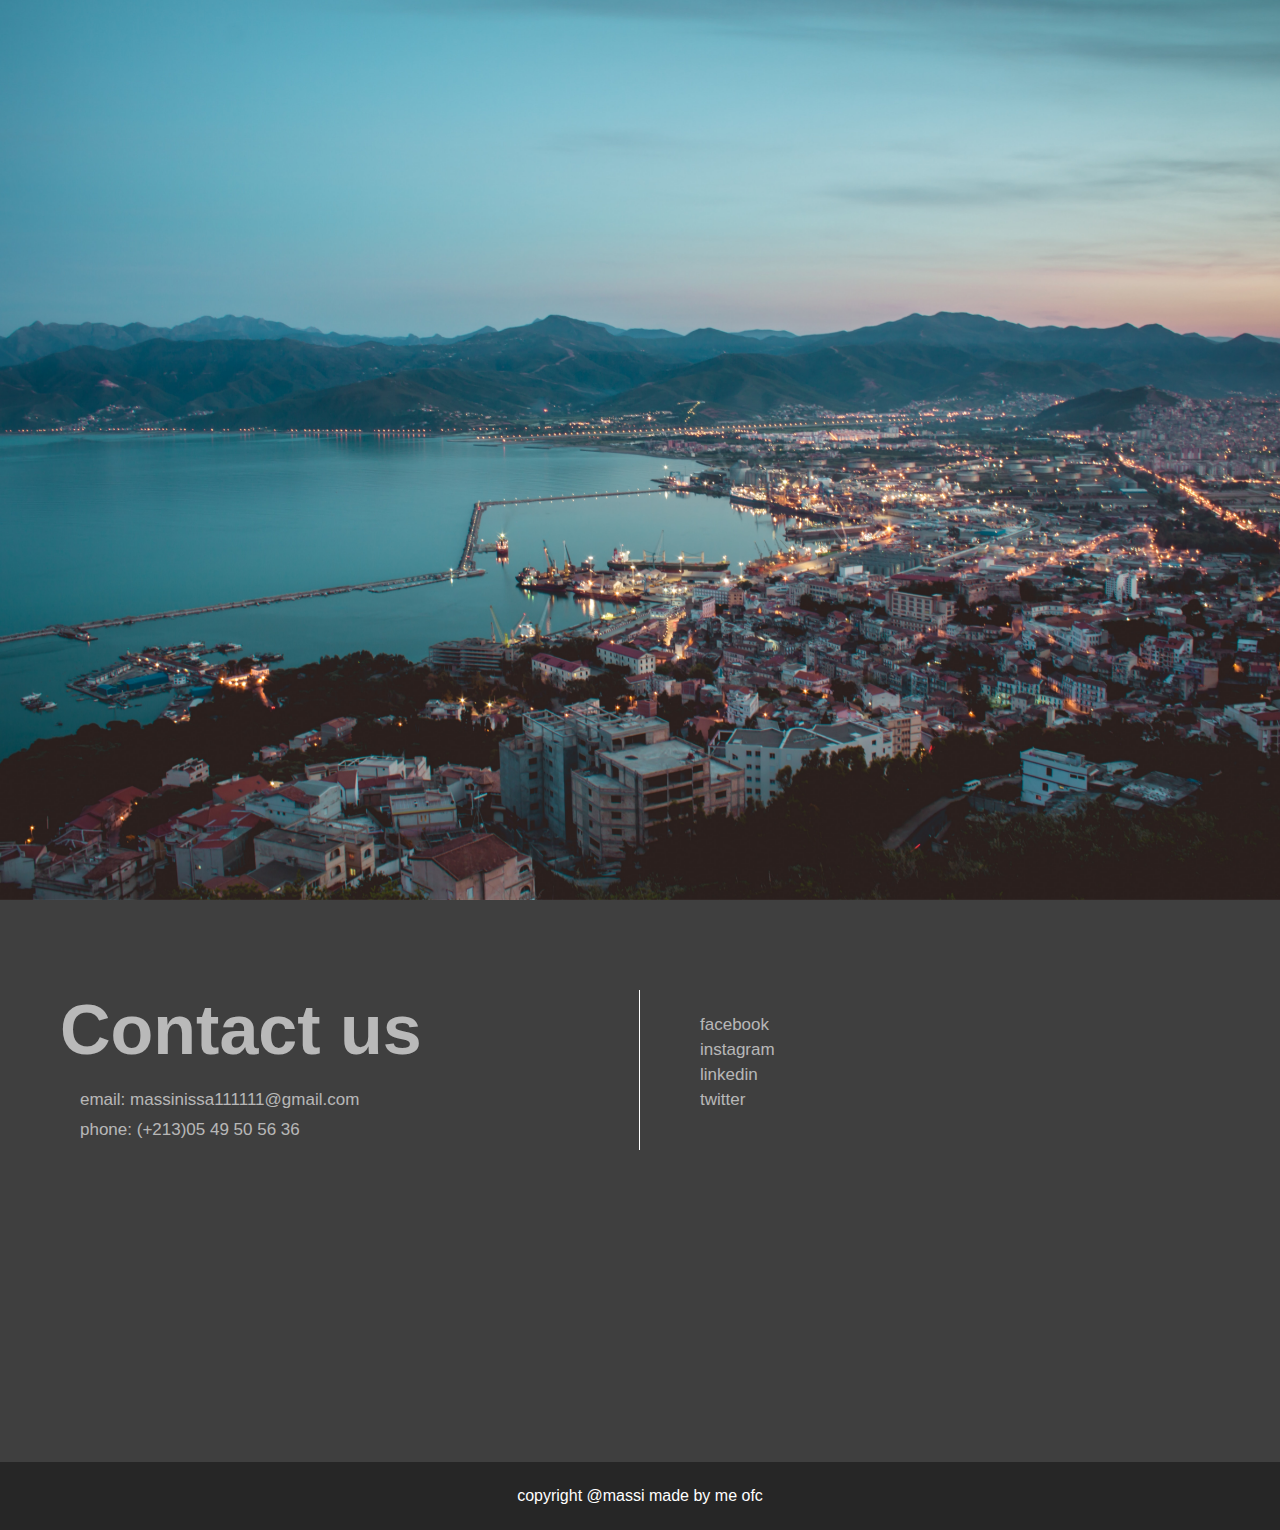
==== commit 3f9acf2a: "fixed" ====
--- a/index.html
+++ b/index.html
@@ -33,7 +33,7 @@
 
     <div class="container" id="home">
         <video autoplay loop muted plays-inline class="back-video">
-            <source src="images/Background2.mp4" type="video/mp4">
+            <source src="images/Background2_comp.mp4" type="video/mp4">
         </video>
         <nav>
             <h1 class="logo"><span>T</span>his.is</h1>
